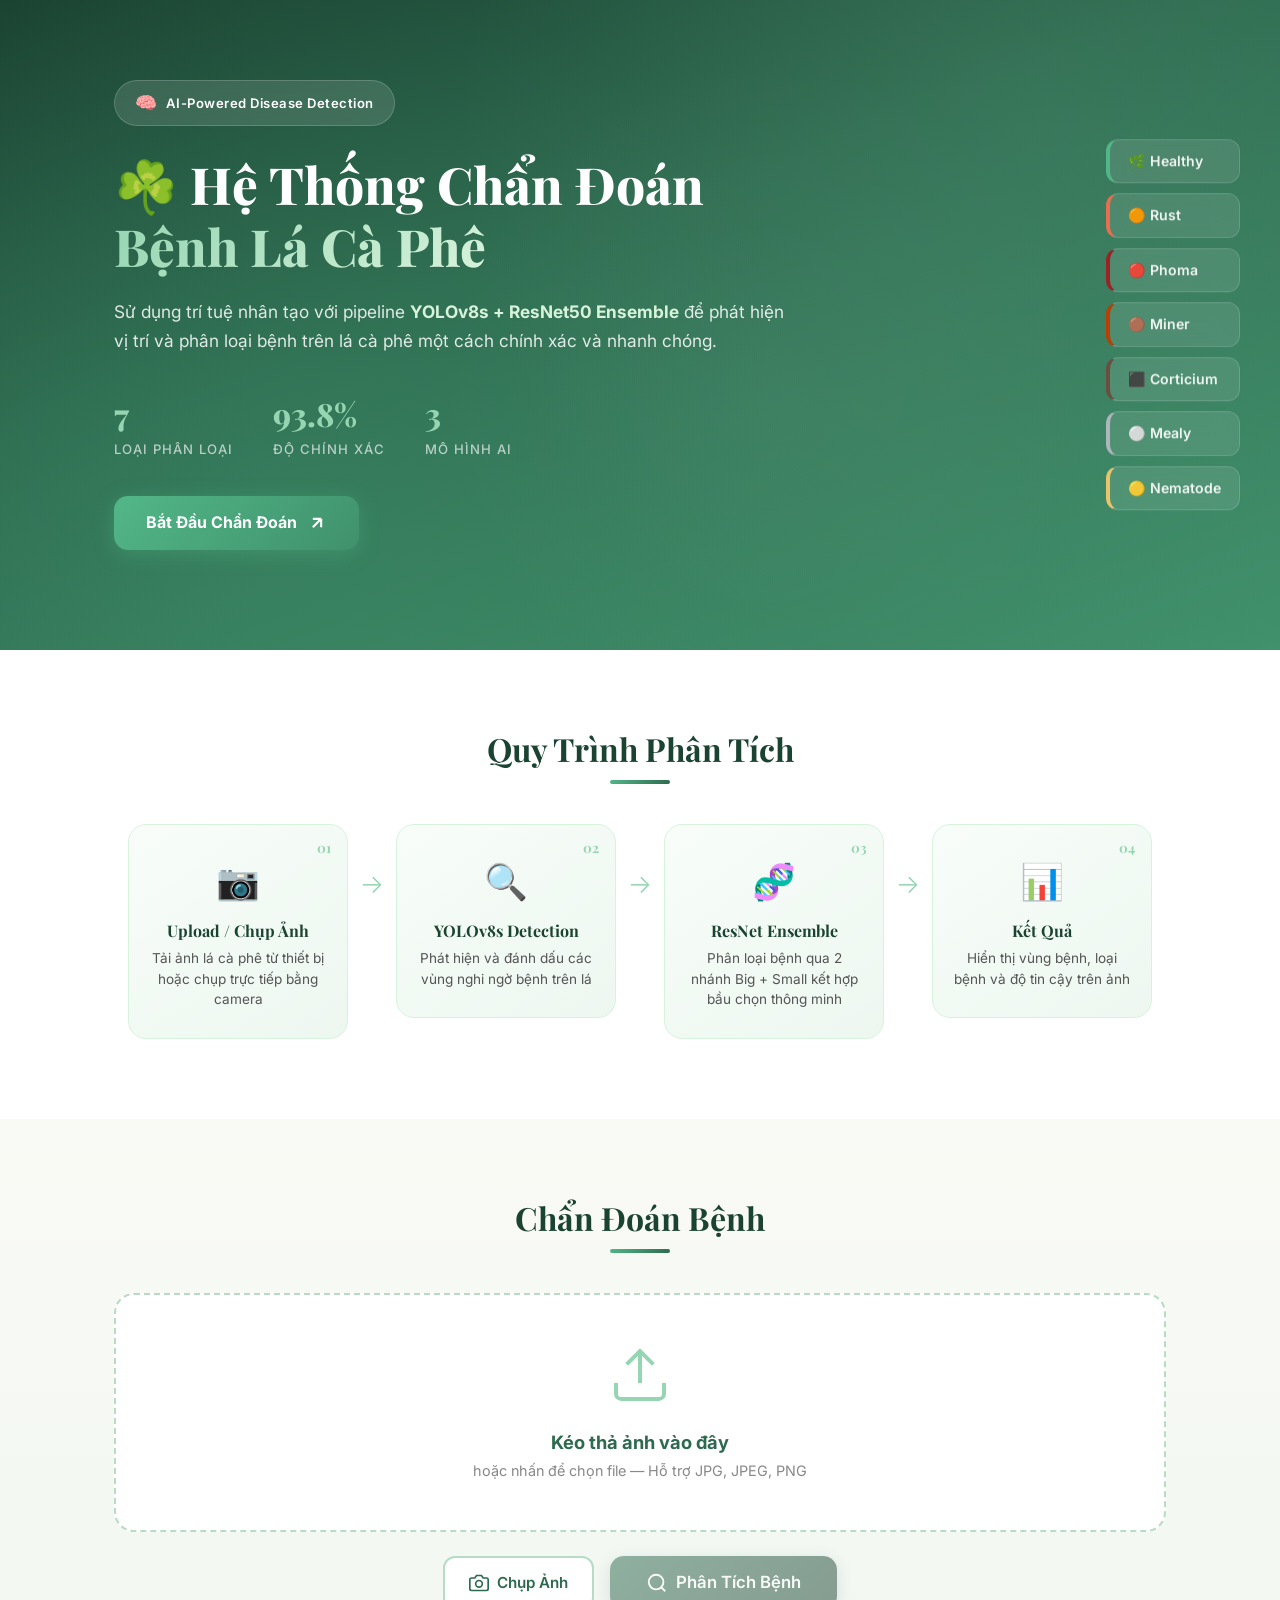
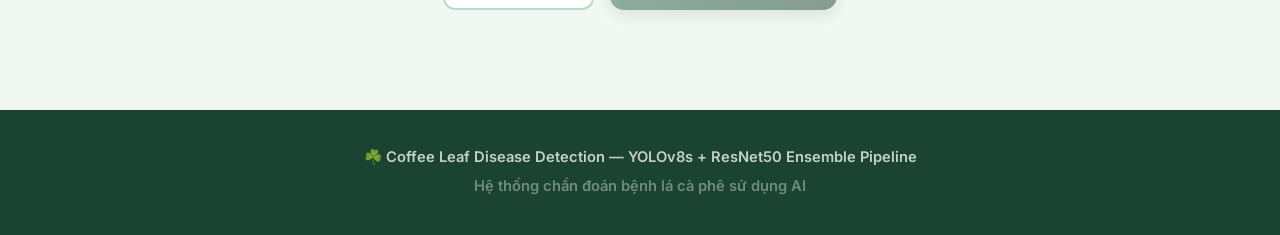
==== static/index.html @ 13b44b7d "first commit" ====
<!DOCTYPE html>
<html lang="vi">
<head>
    <meta charset="UTF-8">
    <meta name="viewport" content="width=device-width, initial-scale=1.0">
    <meta name="description" content="Hệ thống nhận diện bệnh lá cà phê sử dụng AI - YOLOv8s + ResNet Ensemble Pipeline. Phát hiện và phân loại 7 loại bệnh/trạng thái trên lá cà phê.">
    <title>☘️ Chẩn Đoán Bệnh Lá Cà Phê | AI Pipeline</title>

    <!-- Google Fonts -->
    <link rel="preconnect" href="https://fonts.googleapis.com">
    <link rel="preconnect" href="https://fonts.gstatic.com" crossorigin>
    <link href="https://fonts.googleapis.com/css2?family=Inter:wght@300;400;500;600;700;800&family=Playfair+Display:wght@600;700;800&display=swap" rel="stylesheet">

    <link rel="stylesheet" href="/static/style.css">
</head>
<body>

    <!-- ============================================================ -->
    <!-- HERO SECTION -->
    <!-- ============================================================ -->
    <header class="hero" id="hero">
        <div class="hero__bg-pattern"></div>
        <div class="container">
            <div class="hero__content">
                <div class="hero__badge">
                    <span class="hero__badge-icon">🧠</span>
                    <span>AI-Powered Disease Detection</span>
                </div>
                <h1 class="hero__title">
                    <span class="hero__title-icon">☘️</span>
                    Hệ Thống Chẩn Đoán<br>
                    <span class="hero__title-accent">Bệnh Lá Cà Phê</span>
                </h1>
                <p class="hero__desc">
                    Sử dụng trí tuệ nhân tạo với pipeline <strong>YOLOv8s + ResNet50 Ensemble</strong> 
                    để phát hiện vị trí và phân loại bệnh trên lá cà phê một cách chính xác và nhanh chóng.
                </p>
                <div class="hero__stats">
                    <div class="hero__stat">
                        <span class="hero__stat-value">7</span>
                        <span class="hero__stat-label">Loại phân loại</span>
                    </div>
                    <div class="hero__stat">
                        <span class="hero__stat-value">93.8%</span>
                        <span class="hero__stat-label">Độ chính xác</span>
                    </div>
                    <div class="hero__stat">
                        <span class="hero__stat-value">3</span>
                        <span class="hero__stat-label">Mô hình AI</span>
                    </div>
                </div>
                <a href="#diagnose" class="hero__cta" id="cta-button">
                    <span>Bắt Đầu Chẩn Đoán</span>
                    <svg width="20" height="20" viewBox="0 0 24 24" fill="none" stroke="currentColor" stroke-width="2.5">
                        <path d="M7 17L17 7M17 7H7M17 7V17"/>
                    </svg>
                </a>
            </div>
        </div>

        <!-- Disease cards floating -->
        <div class="hero__disease-cards">
            <div class="disease-chip" style="--chip-color: #52b788">🌿 Healthy</div>
            <div class="disease-chip" style="--chip-color: #e76f51">🟠 Rust</div>
            <div class="disease-chip" style="--chip-color: #9b2226">🔴 Phoma</div>
            <div class="disease-chip" style="--chip-color: #bb3e03">🟤 Miner</div>
            <div class="disease-chip" style="--chip-color: #6d4c41">⬛ Corticium</div>
            <div class="disease-chip" style="--chip-color: #adb5bd">⚪ Mealy</div>
            <div class="disease-chip" style="--chip-color: #e9c46a">🟡 Nematode</div>
        </div>
    </header>

    <!-- ============================================================ -->
    <!-- PIPELINE INFO SECTION -->
    <!-- ============================================================ -->
    <section class="pipeline-info" id="pipeline-info">
        <div class="container">
            <h2 class="section-title">Quy Trình Phân Tích</h2>
            <div class="pipeline-steps">
                <div class="pipeline-step">
                    <div class="pipeline-step__icon">📷</div>
                    <div class="pipeline-step__num">01</div>
                    <h3>Upload / Chụp Ảnh</h3>
                    <p>Tải ảnh lá cà phê từ thiết bị hoặc chụp trực tiếp bằng camera</p>
                </div>
                <div class="pipeline-step__arrow">→</div>
                <div class="pipeline-step">
                    <div class="pipeline-step__icon">🔍</div>
                    <div class="pipeline-step__num">02</div>
                    <h3>YOLOv8s Detection</h3>
                    <p>Phát hiện và đánh dấu các vùng nghi ngờ bệnh trên lá</p>
                </div>
                <div class="pipeline-step__arrow">→</div>
                <div class="pipeline-step">
                    <div class="pipeline-step__icon">🧬</div>
                    <div class="pipeline-step__num">03</div>
                    <h3>ResNet Ensemble</h3>
                    <p>Phân loại bệnh qua 2 nhánh Big + Small kết hợp bầu chọn thông minh</p>
                </div>
                <div class="pipeline-step__arrow">→</div>
                <div class="pipeline-step">
                    <div class="pipeline-step__icon">📊</div>
                    <div class="pipeline-step__num">04</div>
                    <h3>Kết Quả</h3>
                    <p>Hiển thị vùng bệnh, loại bệnh và độ tin cậy trên ảnh</p>
                </div>
            </div>
        </div>
    </section>

    <!-- ============================================================ -->
    <!-- DIAGNOSE SECTION -->
    <!-- ============================================================ -->
    <section class="diagnose" id="diagnose">
        <div class="container">
            <h2 class="section-title">Chẩn Đoán Bệnh</h2>

            <!-- Upload Area -->
            <div class="upload-area" id="upload-area">
                <div class="upload-area__content" id="upload-content">
                    <div class="upload-area__icon">
                        <svg width="64" height="64" viewBox="0 0 24 24" fill="none" stroke="currentColor" stroke-width="1.5">
                            <path d="M21 15v4a2 2 0 01-2 2H5a2 2 0 01-2-2v-4"/>
                            <polyline points="17 8 12 3 7 8"/>
                            <line x1="12" y1="3" x2="12" y2="15"/>
                        </svg>
                    </div>
                    <h3>Kéo thả ảnh vào đây</h3>
                    <p>hoặc nhấn để chọn file — Hỗ trợ JPG, JPEG, PNG</p>
                    <input type="file" id="file-input" accept="image/jpeg,image/jpg,image/png" hidden>
                </div>

                <!-- Preview -->
                <div class="upload-area__preview" id="upload-preview" style="display: none;">
                    <img id="preview-image" alt="Preview ảnh đã chọn">
                    <button class="btn btn--outline btn--sm" id="btn-clear" title="Xóa ảnh đã chọn">
                        ✕ Xóa
                    </button>
                </div>
            </div>

            <!-- Action Buttons -->
            <div class="action-buttons" id="action-buttons">
                <button class="btn btn--secondary" id="btn-camera" title="Chụp ảnh bằng camera">
                    <svg width="20" height="20" viewBox="0 0 24 24" fill="none" stroke="currentColor" stroke-width="2">
                        <path d="M23 19a2 2 0 01-2 2H3a2 2 0 01-2-2V8a2 2 0 012-2h4l2-3h6l2 3h4a2 2 0 012 2z"/>
                        <circle cx="12" cy="13" r="4"/>
                    </svg>
                    <span>Chụp Ảnh</span>
                </button>
                <button class="btn btn--primary btn--lg" id="btn-analyze" disabled title="Phân tích bệnh trên ảnh đã chọn">
                    <svg width="22" height="22" viewBox="0 0 24 24" fill="none" stroke="currentColor" stroke-width="2">
                        <circle cx="11" cy="11" r="8"/>
                        <path d="M21 21l-4.35-4.35"/>
                    </svg>
                    <span>Phân Tích Bệnh</span>
                </button>
            </div>

            <!-- Camera Modal -->
            <div class="camera-modal" id="camera-modal" style="display: none;">
                <div class="camera-modal__backdrop" id="camera-backdrop"></div>
                <div class="camera-modal__content">
                    <div class="camera-modal__header">
                        <h3>📷 Chụp Ảnh Lá Cà Phê</h3>
                        <button class="btn btn--icon" id="btn-camera-close" title="Đóng camera">✕</button>
                    </div>
                    <div class="camera-modal__body">
                        <video id="camera-video" autoplay playsinline></video>
                        <canvas id="camera-canvas" style="display: none;"></canvas>
                    </div>
                    <div class="camera-modal__actions">
                        <button class="btn btn--secondary" id="btn-switch-camera" title="Đổi camera trước/sau">
                            🔄 Đổi Camera
                        </button>
                        <button class="btn btn--primary btn--lg btn--capture" id="btn-capture" title="Chụp ảnh">
                            📸 Chụp
                        </button>
                    </div>
                </div>
            </div>

            <!-- Loading -->
            <div class="loading" id="loading" style="display: none;">
                <div class="loading__spinner">
                    <div class="loading__leaf">🍃</div>
                </div>
                <p class="loading__text">Đang phân tích ảnh...</p>
                <p class="loading__sub">YOLOv8s đang phát hiện vùng bệnh → ResNet đang phân loại</p>
            </div>

            <!-- Results -->
            <div class="results" id="results" style="display: none;">
                <!-- Main Result Card -->
                <div class="result-card" id="result-card">
                    <div class="result-card__header">
                        <span class="result-card__label">Kết Quả Chẩn Đoán</span>
                        <span class="result-card__badge" id="result-method"></span>
                    </div>
                    <div class="result-card__body">
                        <div class="result-card__disease" id="result-disease">
                            <span class="result-card__disease-icon" id="result-icon"></span>
                            <div>
                                <div class="result-card__disease-name" id="result-class"></div>
                                <div class="result-card__disease-vi" id="result-class-vi"></div>
                            </div>
                        </div>
                        <div class="result-card__confidence">
                            <div class="result-card__conf-label">Độ tin cậy</div>
                            <div class="result-card__conf-value" id="result-confidence"></div>
                            <div class="result-card__conf-bar">
                                <div class="result-card__conf-fill" id="result-conf-fill"></div>
                            </div>
                        </div>
                    </div>
                    <div class="result-card__desc" id="result-desc"></div>
                </div>

                <!-- Images Comparison -->
                <div class="result-images" id="result-images">
                    <div class="result-images__item">
                        <h4>📷 Ảnh Gốc</h4>
                        <img id="result-original" alt="Ảnh gốc">
                    </div>
                    <div class="result-images__item">
                        <h4>🔬 Kết Quả Phân Tích</h4>
                        <img id="result-annotated" alt="Ảnh đã phân tích với bounding boxes">
                    </div>
                </div>

                <!-- Detection Details -->
                <div class="detection-details" id="detection-details">
                    <h3 class="detection-details__title">
                        <span>📋 Chi Tiết Phát Hiện</span>
                        <span class="detection-details__count" id="detection-count"></span>
                    </h3>

                    <!-- Branches -->
                    <div class="branches">
                        <div class="branch" id="branch-big">
                            <div class="branch__header" data-toggle="branch-big-body">
                                <span class="branch__icon">🔵</span>
                                <span class="branch__name">Nhánh Big (Union BBox + Margin)</span>
                                <span class="branch__result" id="big-result"></span>
                                <span class="branch__toggle">▼</span>
                            </div>
                            <div class="branch__body" id="branch-big-body">
                                <p class="branch__desc">Cắt vùng tối ưu bao bọc toàn bộ cụm vết bệnh → ResNet Big</p>
                                <div class="branch__probs" id="big-probs"></div>
                            </div>
                        </div>
                        <div class="branch" id="branch-small">
                            <div class="branch__header" data-toggle="branch-small-body">
                                <span class="branch__icon">🟡</span>
                                <span class="branch__name">Nhánh Small (1:1 Box Merge & Voting)</span>
                                <span class="branch__result" id="small-result"></span>
                                <span class="branch__toggle">▼</span>
                            </div>
                            <div class="branch__body" id="branch-small-body">
                                <p class="branch__desc">Gộp box liền kề ≤15px & mở rộng vuông 1:1 → ResNet Small</p>
                                <div class="branch__probs" id="small-probs"></div>
                                <div class="branch__boxes" id="small-boxes"></div>
                            </div>
                        </div>
                    </div>
                </div>

                <!-- Analyze Again -->
                <div class="analyze-again">
                    <button class="btn btn--primary btn--lg" id="btn-new" title="Phân tích ảnh mới">
                        🔄 Phân Tích Ảnh Mới
                    </button>
                </div>
            </div>
        </div>
    </section>

    <!-- ============================================================ -->
    <!-- FOOTER -->
    <!-- ============================================================ -->
    <footer class="footer">
        <div class="container">
            <p>☘️ Coffee Leaf Disease Detection — YOLOv8s + ResNet50 Ensemble Pipeline</p>
            <p class="footer__sub">Hệ thống chẩn đoán bệnh lá cà phê sử dụng AI</p>
        </div>
    </footer>

    <script src="/static/app.js"></script>
</body>
</html>
---- static/style.css ----
/* =============================================================================
   COFFEE LEAF DISEASE DETECTION — GREEN NATURE THEME
   =============================================================================
   Color Palette:
   - Primary Dark:   #1b4332 (Deep Forest Green)
   - Primary:        #2d6a4f (Forest Green)
   - Primary Light:  #52b788 (Emerald)
   - Accent:         #95d5b2 (Mint)
   - Accent Light:   #d8f3dc (Honeydew)
   - Warm:           #6f4e37 (Coffee Brown)
   - Warm Light:     #f5f1e8 (Cream)
   - Background:     #fafaf5 (Off-white warm)
   ============================================================================= */

/* ---- RESET & BASE ---- */
*, *::before, *::after {
    margin: 0;
    padding: 0;
    box-sizing: border-box;
}

html {
    scroll-behavior: smooth;
    font-size: 16px;
}

body {
    font-family: 'Inter', -apple-system, BlinkMacSystemFont, 'Segoe UI', sans-serif;
    background-color: #fafaf5;
    color: #2d3436;
    line-height: 1.6;
    -webkit-font-smoothing: antialiased;
    -moz-osx-font-smoothing: grayscale;
}

.container {
    max-width: 1100px;
    margin: 0 auto;
    padding: 0 24px;
}

img {
    max-width: 100%;
    height: auto;
    display: block;
}

/* ---- TYPOGRAPHY ---- */
h1, h2, h3 {
    font-family: 'Playfair Display', 'Georgia', serif;
    line-height: 1.2;
}

.section-title {
    text-align: center;
    font-size: 2rem;
    font-weight: 700;
    color: #1b4332;
    margin-bottom: 2.5rem;
    position: relative;
}

.section-title::after {
    content: '';
    display: block;
    width: 60px;
    height: 4px;
    background: linear-gradient(135deg, #52b788, #2d6a4f);
    border-radius: 2px;
    margin: 12px auto 0;
}

/* ========================================================================== */
/* HERO                                                                       */
/* ========================================================================== */
.hero {
    position: relative;
    background: linear-gradient(160deg, #1b4332 0%, #2d6a4f 40%, #40916c 100%);
    color: #fff;
    padding: 80px 0 100px;
    overflow: hidden;
    min-height: 520px;
}

.hero__bg-pattern {
    position: absolute;
    inset: 0;
    background-image:
        radial-gradient(circle at 20% 80%, rgba(82, 183, 136, 0.15) 0%, transparent 50%),
        radial-gradient(circle at 80% 20%, rgba(149, 213, 178, 0.10) 0%, transparent 50%),
        radial-gradient(circle at 60% 60%, rgba(255,255,255,0.03) 0%, transparent 40%);
    pointer-events: none;
}

.hero__content {
    position: relative;
    z-index: 2;
    max-width: 680px;
}

.hero__badge {
    display: inline-flex;
    align-items: center;
    gap: 8px;
    background: rgba(255,255,255,0.12);
    backdrop-filter: blur(10px);
    -webkit-backdrop-filter: blur(10px);
    border: 1px solid rgba(255,255,255,0.18);
    border-radius: 40px;
    padding: 8px 20px;
    font-size: 0.82rem;
    font-weight: 600;
    letter-spacing: 0.5px;
    margin-bottom: 28px;
    animation: fadeInUp 0.8s ease-out;
}

.hero__badge-icon {
    font-size: 1.1rem;
}

.hero__title {
    font-size: clamp(2.2rem, 5vw, 3.2rem);
    font-weight: 800;
    margin-bottom: 20px;
    animation: fadeInUp 0.8s ease-out 0.1s both;
}

.hero__title-icon {
    display: inline-block;
    animation: leafFloat 3s ease-in-out infinite;
}

.hero__title-accent {
    background: linear-gradient(135deg, #95d5b2, #d8f3dc);
    -webkit-background-clip: text;
    -webkit-text-fill-color: transparent;
    background-clip: text;
}

.hero__desc {
    font-size: 1.08rem;
    color: rgba(255,255,255,0.85);
    line-height: 1.7;
    margin-bottom: 32px;
    animation: fadeInUp 0.8s ease-out 0.2s both;
}

.hero__desc strong {
    color: #d8f3dc;
}

.hero__stats {
    display: flex;
    gap: 40px;
    margin-bottom: 36px;
    animation: fadeInUp 0.8s ease-out 0.3s both;
}

.hero__stat {
    display: flex;
    flex-direction: column;
}

.hero__stat-value {
    font-family: 'Playfair Display', serif;
    font-size: 2rem;
    font-weight: 800;
    color: #95d5b2;
}

.hero__stat-label {
    font-size: 0.82rem;
    color: rgba(255,255,255,0.65);
    text-transform: uppercase;
    letter-spacing: 1px;
    font-weight: 500;
}

.hero__cta {
    display: inline-flex;
    align-items: center;
    gap: 10px;
    background: linear-gradient(135deg, #52b788, #40916c);
    color: #fff;
    text-decoration: none;
    padding: 14px 32px;
    border-radius: 14px;
    font-size: 1rem;
    font-weight: 700;
    transition: all 0.3s cubic-bezier(0.4, 0, 0.2, 1);
    box-shadow: 0 4px 20px rgba(82, 183, 136, 0.35);
    animation: fadeInUp 0.8s ease-out 0.4s both;
}

.hero__cta:hover {
    transform: translateY(-3px);
    box-shadow: 0 8px 30px rgba(82, 183, 136, 0.5);
    background: linear-gradient(135deg, #40916c, #2d6a4f);
}

/* Disease chips */
.hero__disease-cards {
    position: absolute;
    right: 40px;
    top: 50%;
    transform: translateY(-50%);
    display: flex;
    flex-direction: column;
    gap: 10px;
    z-index: 2;
    animation: fadeInRight 1s ease-out 0.5s both;
}

.disease-chip {
    background: rgba(255,255,255,0.10);
    backdrop-filter: blur(12px);
    -webkit-backdrop-filter: blur(12px);
    border: 1px solid rgba(255,255,255,0.15);
    border-left: 4px solid var(--chip-color, #52b788);
    border-radius: 12px;
    padding: 10px 18px;
    font-size: 0.88rem;
    font-weight: 600;
    color: rgba(255,255,255,0.92);
    transition: all 0.3s ease;
    cursor: default;
}

.disease-chip:hover {
    background: rgba(255,255,255,0.18);
    transform: translateX(-6px);
}

/* ========================================================================== */
/* PIPELINE INFO                                                              */
/* ========================================================================== */
.pipeline-info {
    padding: 80px 0;
    background: #fff;
}

.pipeline-steps {
    display: flex;
    align-items: flex-start;
    justify-content: center;
    gap: 12px;
    flex-wrap: wrap;
}

.pipeline-step {
    flex: 0 1 220px;
    background: linear-gradient(145deg, #f8fdf9, #edf7f0);
    border: 1px solid #d8f3dc;
    border-radius: 18px;
    padding: 28px 20px;
    text-align: center;
    position: relative;
    transition: all 0.35s ease;
}

.pipeline-step:hover {
    transform: translateY(-6px);
    box-shadow: 0 12px 35px rgba(45, 106, 79, 0.12);
    border-color: #95d5b2;
}

.pipeline-step__icon {
    font-size: 2.2rem;
    margin-bottom: 12px;
}

.pipeline-step__num {
    position: absolute;
    top: 12px;
    right: 16px;
    font-family: 'Playfair Display', serif;
    font-size: 0.85rem;
    font-weight: 700;
    color: #95d5b2;
}

.pipeline-step h3 {
    font-size: 1rem;
    font-weight: 700;
    color: #1b4332;
    margin-bottom: 8px;
}

.pipeline-step p {
    font-size: 0.85rem;
    color: #555;
    line-height: 1.5;
}

.pipeline-step__arrow {
    display: flex;
    align-items: center;
    font-size: 1.6rem;
    color: #95d5b2;
    font-weight: 300;
    padding-top: 40px;
}

/* ========================================================================== */
/* DIAGNOSE SECTION                                                           */
/* ========================================================================== */
.diagnose {
    padding: 80px 0 100px;
    background: linear-gradient(180deg, #fafaf5 0%, #f0f7f2 100%);
}

/* ---- Upload Area ---- */
.upload-area {
    background: #fff;
    border: 2px dashed #b7dbc4;
    border-radius: 20px;
    padding: 48px 32px;
    text-align: center;
    cursor: pointer;
    transition: all 0.3s ease;
    position: relative;
    overflow: hidden;
    min-height: 220px;
    display: flex;
    align-items: center;
    justify-content: center;
}

.upload-area:hover,
.upload-area.drag-over {
    border-color: #52b788;
    background: #f6fdf8;
    box-shadow: 0 0 0 4px rgba(82, 183, 136, 0.1);
}

.upload-area.drag-over {
    border-style: solid;
    background: #edf7f0;
}

.upload-area__icon {
    color: #95d5b2;
    margin-bottom: 16px;
}

.upload-area__content h3 {
    font-family: 'Inter', sans-serif;
    font-size: 1.15rem;
    font-weight: 700;
    color: #2d6a4f;
    margin-bottom: 6px;
}

.upload-area__content p {
    font-size: 0.9rem;
    color: #888;
}

/* Preview inside upload area */
.upload-area__preview {
    position: relative;
    width: 100%;
    max-width: 500px;
}

.upload-area__preview img {
    width: 100%;
    border-radius: 12px;
    box-shadow: 0 4px 20px rgba(0,0,0,0.08);
}

.upload-area__preview .btn {
    position: absolute;
    top: 12px;
    right: 12px;
}

/* ---- Action Buttons ---- */
.action-buttons {
    display: flex;
    justify-content: center;
    gap: 16px;
    margin-top: 24px;
    flex-wrap: wrap;
}

/* ---- Buttons ---- */
.btn {
    display: inline-flex;
    align-items: center;
    gap: 8px;
    border: none;
    border-radius: 12px;
    padding: 12px 24px;
    font-size: 0.95rem;
    font-weight: 600;
    font-family: 'Inter', sans-serif;
    cursor: pointer;
    transition: all 0.3s cubic-bezier(0.4, 0, 0.2, 1);
    text-decoration: none;
    line-height: 1;
}

.btn--primary {
    background: linear-gradient(135deg, #2d6a4f, #1b4332);
    color: #fff;
    box-shadow: 0 4px 16px rgba(27, 67, 50, 0.25);
}

.btn--primary:hover:not(:disabled) {
    transform: translateY(-2px);
    box-shadow: 0 8px 28px rgba(27, 67, 50, 0.35);
}

.btn--primary:disabled {
    opacity: 0.5;
    cursor: not-allowed;
    transform: none;
}

.btn--secondary {
    background: #fff;
    color: #2d6a4f;
    border: 2px solid #b7dbc4;
}

.btn--secondary:hover {
    background: #edf7f0;
    border-color: #52b788;
}

.btn--outline {
    background: rgba(255,255,255,0.9);
    backdrop-filter: blur(8px);
    color: #d63031;
    border: 1px solid rgba(214, 48, 49, 0.3);
    font-size: 0.82rem;
    padding: 8px 14px;
    border-radius: 8px;
}

.btn--outline:hover {
    background: #fee;
    border-color: #d63031;
}

.btn--lg {
    padding: 16px 36px;
    font-size: 1.05rem;
    border-radius: 14px;
}

.btn--sm {
    padding: 8px 16px;
    font-size: 0.82rem;
}

.btn--icon {
    background: rgba(255,255,255,0.1);
    color: #fff;
    border: 1px solid rgba(255,255,255,0.2);
    width: 40px;
    height: 40px;
    padding: 0;
    justify-content: center;
    border-radius: 10px;
    font-size: 1.1rem;
}

.btn--icon:hover {
    background: rgba(255,255,255,0.25);
}

/* ---- Camera Modal ---- */
.camera-modal {
    position: fixed;
    inset: 0;
    z-index: 1000;
    display: flex;
    align-items: center;
    justify-content: center;
}

.camera-modal__backdrop {
    position: absolute;
    inset: 0;
    background: rgba(0,0,0,0.7);
    backdrop-filter: blur(6px);
}

.camera-modal__content {
    position: relative;
    background: #1b4332;
    border-radius: 24px;
    overflow: hidden;
    width: 90%;
    max-width: 640px;
    box-shadow: 0 24px 64px rgba(0,0,0,0.4);
    animation: scaleIn 0.3s ease-out;
}

.camera-modal__header {
    display: flex;
    justify-content: space-between;
    align-items: center;
    padding: 16px 20px;
    background: rgba(0,0,0,0.2);
    color: #fff;
}

.camera-modal__header h3 {
    font-family: 'Inter', sans-serif;
    font-size: 1rem;
    font-weight: 700;
}

.camera-modal__body {
    position: relative;
    background: #000;
}

.camera-modal__body video {
    width: 100%;
    display: block;
    max-height: 60vh;
    object-fit: cover;
}

.camera-modal__actions {
    display: flex;
    justify-content: center;
    gap: 16px;
    padding: 20px;
    background: rgba(0,0,0,0.2);
}

.btn--capture {
    border-radius: 50px !important;
    padding: 16px 40px !important;
    font-size: 1.1rem !important;
    background: linear-gradient(135deg, #52b788, #40916c) !important;
    box-shadow: 0 4px 20px rgba(82, 183, 136, 0.4) !important;
}

/* ---- Loading ---- */
.loading {
    text-align: center;
    padding: 60px 20px;
}

.loading__spinner {
    display: flex;
    justify-content: center;
    margin-bottom: 20px;
}

.loading__leaf {
    font-size: 3rem;
    animation: spin 1.2s linear infinite;
}

.loading__text {
    font-size: 1.15rem;
    font-weight: 700;
    color: #2d6a4f;
    margin-bottom: 6px;
}

.loading__sub {
    font-size: 0.88rem;
    color: #888;
}

/* ========================================================================== */
/* RESULTS                                                                    */
/* ========================================================================== */
.results {
    margin-top: 40px;
    animation: fadeInUp 0.6s ease-out;
}

/* Main Result Card */
.result-card {
    background: #fff;
    border-radius: 20px;
    overflow: hidden;
    box-shadow: 0 8px 40px rgba(27, 67, 50, 0.10);
    border: 1px solid #d8f3dc;
    margin-bottom: 32px;
}

.result-card__header {
    display: flex;
    justify-content: space-between;
    align-items: center;
    padding: 16px 24px;
    background: linear-gradient(135deg, #1b4332, #2d6a4f);
    color: #fff;
}

.result-card__label {
    font-weight: 700;
    font-size: 0.95rem;
    letter-spacing: 0.5px;
}

.result-card__badge {
    background: rgba(255,255,255,0.15);
    border: 1px solid rgba(255,255,255,0.25);
    border-radius: 20px;
    padding: 4px 14px;
    font-size: 0.75rem;
    font-weight: 600;
    max-width: 300px;
    overflow: hidden;
    text-overflow: ellipsis;
    white-space: nowrap;
}

.result-card__body {
    display: flex;
    align-items: center;
    justify-content: space-between;
    padding: 28px 24px;
    gap: 24px;
    flex-wrap: wrap;
}

.result-card__disease {
    display: flex;
    align-items: center;
    gap: 16px;
}

.result-card__disease-icon {
    font-size: 3rem;
}

.result-card__disease-name {
    font-family: 'Playfair Display', serif;
    font-size: 2rem;
    font-weight: 800;
    color: #1b4332;
}

.result-card__disease-vi {
    font-size: 1rem;
    color: #666;
    font-weight: 500;
}

.result-card__confidence {
    text-align: right;
    min-width: 180px;
}

.result-card__conf-label {
    font-size: 0.82rem;
    color: #999;
    text-transform: uppercase;
    letter-spacing: 1px;
    font-weight: 600;
    margin-bottom: 4px;
}

.result-card__conf-value {
    font-family: 'Playfair Display', serif;
    font-size: 2.5rem;
    font-weight: 800;
    color: #2d6a4f;
}

.result-card__conf-bar {
    width: 100%;
    height: 8px;
    background: #e8f5e9;
    border-radius: 4px;
    overflow: hidden;
    margin-top: 8px;
}

.result-card__conf-fill {
    height: 100%;
    background: linear-gradient(90deg, #52b788, #2d6a4f);
    border-radius: 4px;
    transition: width 0.8s cubic-bezier(0.4, 0, 0.2, 1);
}

.result-card__desc {
    padding: 16px 24px 24px;
    font-size: 0.95rem;
    color: #555;
    line-height: 1.6;
    border-top: 1px solid #eee;
}

/* Images */
.result-images {
    display: grid;
    grid-template-columns: 1fr 1fr;
    gap: 24px;
    margin-bottom: 32px;
}

.result-images__item {
    background: #fff;
    border-radius: 16px;
    overflow: hidden;
    box-shadow: 0 4px 20px rgba(0,0,0,0.06);
    border: 1px solid #e8f5e9;
}

.result-images__item h4 {
    font-family: 'Inter', sans-serif;
    font-size: 0.92rem;
    font-weight: 700;
    color: #2d6a4f;
    padding: 14px 18px;
    background: #f6fdf8;
    border-bottom: 1px solid #e8f5e9;
}

.result-images__item img {
    width: 100%;
    display: block;
}

/* Detection Details */
.detection-details {
    background: #fff;
    border-radius: 20px;
    overflow: hidden;
    box-shadow: 0 4px 20px rgba(0,0,0,0.06);
    border: 1px solid #e8f5e9;
    margin-bottom: 32px;
}

.detection-details__title {
    display: flex;
    justify-content: space-between;
    align-items: center;
    padding: 18px 24px;
    background: #f6fdf8;
    border-bottom: 1px solid #e8f5e9;
    font-family: 'Inter', sans-serif;
    font-size: 1rem;
    font-weight: 700;
    color: #1b4332;
}

.detection-details__count {
    background: #2d6a4f;
    color: #fff;
    border-radius: 20px;
    padding: 4px 14px;
    font-size: 0.82rem;
    font-weight: 700;
}

/* Branches */
.branches {
    padding: 16px 24px 24px;
    display: flex;
    flex-direction: column;
    gap: 16px;
}

.branch {
    border: 1px solid #e8f5e9;
    border-radius: 14px;
    overflow: hidden;
}

.branch__header {
    display: flex;
    align-items: center;
    gap: 10px;
    padding: 14px 18px;
    background: #f9fdf9;
    cursor: pointer;
    transition: background 0.2s;
    user-select: none;
}

.branch__header:hover {
    background: #edf7f0;
}

.branch__icon {
    font-size: 1.2rem;
}

.branch__name {
    font-size: 0.88rem;
    font-weight: 700;
    color: #333;
    flex: 1;
}

.branch__result {
    font-size: 0.85rem;
    font-weight: 700;
    color: #2d6a4f;
}

.branch__toggle {
    font-size: 0.75rem;
    color: #999;
    transition: transform 0.3s;
}

.branch__body {
    padding: 16px 18px;
    border-top: 1px solid #e8f5e9;
    display: none;
}

.branch__body.open {
    display: block;
    animation: fadeInUp 0.3s ease-out;
}

.branch__desc {
    font-size: 0.85rem;
    color: #888;
    margin-bottom: 14px;
}

.branch__probs {
    display: flex;
    flex-direction: column;
    gap: 8px;
}

.prob-row {
    display: flex;
    align-items: center;
    gap: 10px;
}

.prob-row__name {
    font-size: 0.82rem;
    font-weight: 600;
    color: #444;
    width: 100px;
    text-align: right;
}

.prob-row__bar {
    flex: 1;
    height: 10px;
    background: #f0f0f0;
    border-radius: 5px;
    overflow: hidden;
}

.prob-row__fill {
    height: 100%;
    border-radius: 5px;
    transition: width 0.6s ease;
}

.prob-row__val {
    font-size: 0.78rem;
    font-weight: 700;
    color: #555;
    width: 55px;
}

.prob-row.is-top .prob-row__name {
    color: #1b4332;
}

.prob-row.is-top .prob-row__fill {
    background: linear-gradient(90deg, #52b788, #2d6a4f);
}

.prob-row:not(.is-top) .prob-row__fill {
    background: #c8e6c9;
}

.branch__boxes {
    margin-top: 16px;
    padding-top: 14px;
    border-top: 1px solid #eee;
}

.box-pred {
    display: flex;
    align-items: center;
    gap: 12px;
    padding: 8px 0;
    font-size: 0.85rem;
    color: #555;
    border-bottom: 1px solid #f5f5f5;
}

.box-pred:last-child {
    border-bottom: none;
}

.box-pred__label {
    font-weight: 700;
    color: #2d6a4f;
}

/* Analyze Again */
.analyze-again {
    text-align: center;
    margin-top: 16px;
}

/* ========================================================================== */
/* FOOTER                                                                     */
/* ========================================================================== */
.footer {
    background: #1b4332;
    color: rgba(255,255,255,0.75);
    text-align: center;
    padding: 36px 20px;
}

.footer p {
    font-size: 0.92rem;
    font-weight: 600;
}

.footer__sub {
    font-size: 0.8rem;
    opacity: 0.5;
    margin-top: 6px;
}

/* ========================================================================== */
/* ANIMATIONS                                                                 */
/* ========================================================================== */
@keyframes fadeInUp {
    from {
        opacity: 0;
        transform: translateY(20px);
    }
    to {
        opacity: 1;
        transform: translateY(0);
    }
}

@keyframes fadeInRight {
    from {
        opacity: 0;
        transform: translate(30px, -50%);
    }
    to {
        opacity: 1;
        transform: translate(0, -50%);
    }
}

@keyframes leafFloat {
    0%, 100% { transform: translateY(0) rotate(0deg); }
    50% { transform: translateY(-8px) rotate(5deg); }
}

@keyframes spin {
    from { transform: rotate(0deg); }
    to { transform: rotate(360deg); }
}

@keyframes scaleIn {
    from {
        opacity: 0;
        transform: scale(0.92);
    }
    to {
        opacity: 1;
        transform: scale(1);
    }
}

/* ========================================================================== */
/* RESPONSIVE                                                                 */
/* ========================================================================== */
@media (max-width: 900px) {
    .hero__disease-cards {
        position: static;
        transform: none;
        flex-direction: row;
        flex-wrap: wrap;
        justify-content: center;
        margin-top: 32px;
        animation: fadeInUp 0.8s ease-out 0.5s both;
    }

    .disease-chip:hover {
        transform: translateY(-3px);
    }

    .pipeline-steps {
        flex-direction: column;
        align-items: center;
    }

    .pipeline-step__arrow {
        transform: rotate(90deg);
        padding-top: 0;
    }

    .result-images {
        grid-template-columns: 1fr;
    }

    .result-card__body {
        flex-direction: column;
        align-items: flex-start;
    }

    .result-card__confidence {
        text-align: left;
    }
}

@media (max-width: 600px) {
    .hero {
        padding: 50px 0 60px;
    }

    .hero__stats {
        gap: 24px;
    }

    .hero__stat-value {
        font-size: 1.5rem;
    }

    .upload-area {
        padding: 32px 20px;
    }

    .action-buttons {
        flex-direction: column;
        align-items: stretch;
    }

    .btn--lg {
        justify-content: center;
    }

    .result-card__disease-name {
        font-size: 1.5rem;
    }

    .result-card__conf-value {
        font-size: 2rem;
    }

    .branch__name {
        font-size: 0.8rem;
    }
}
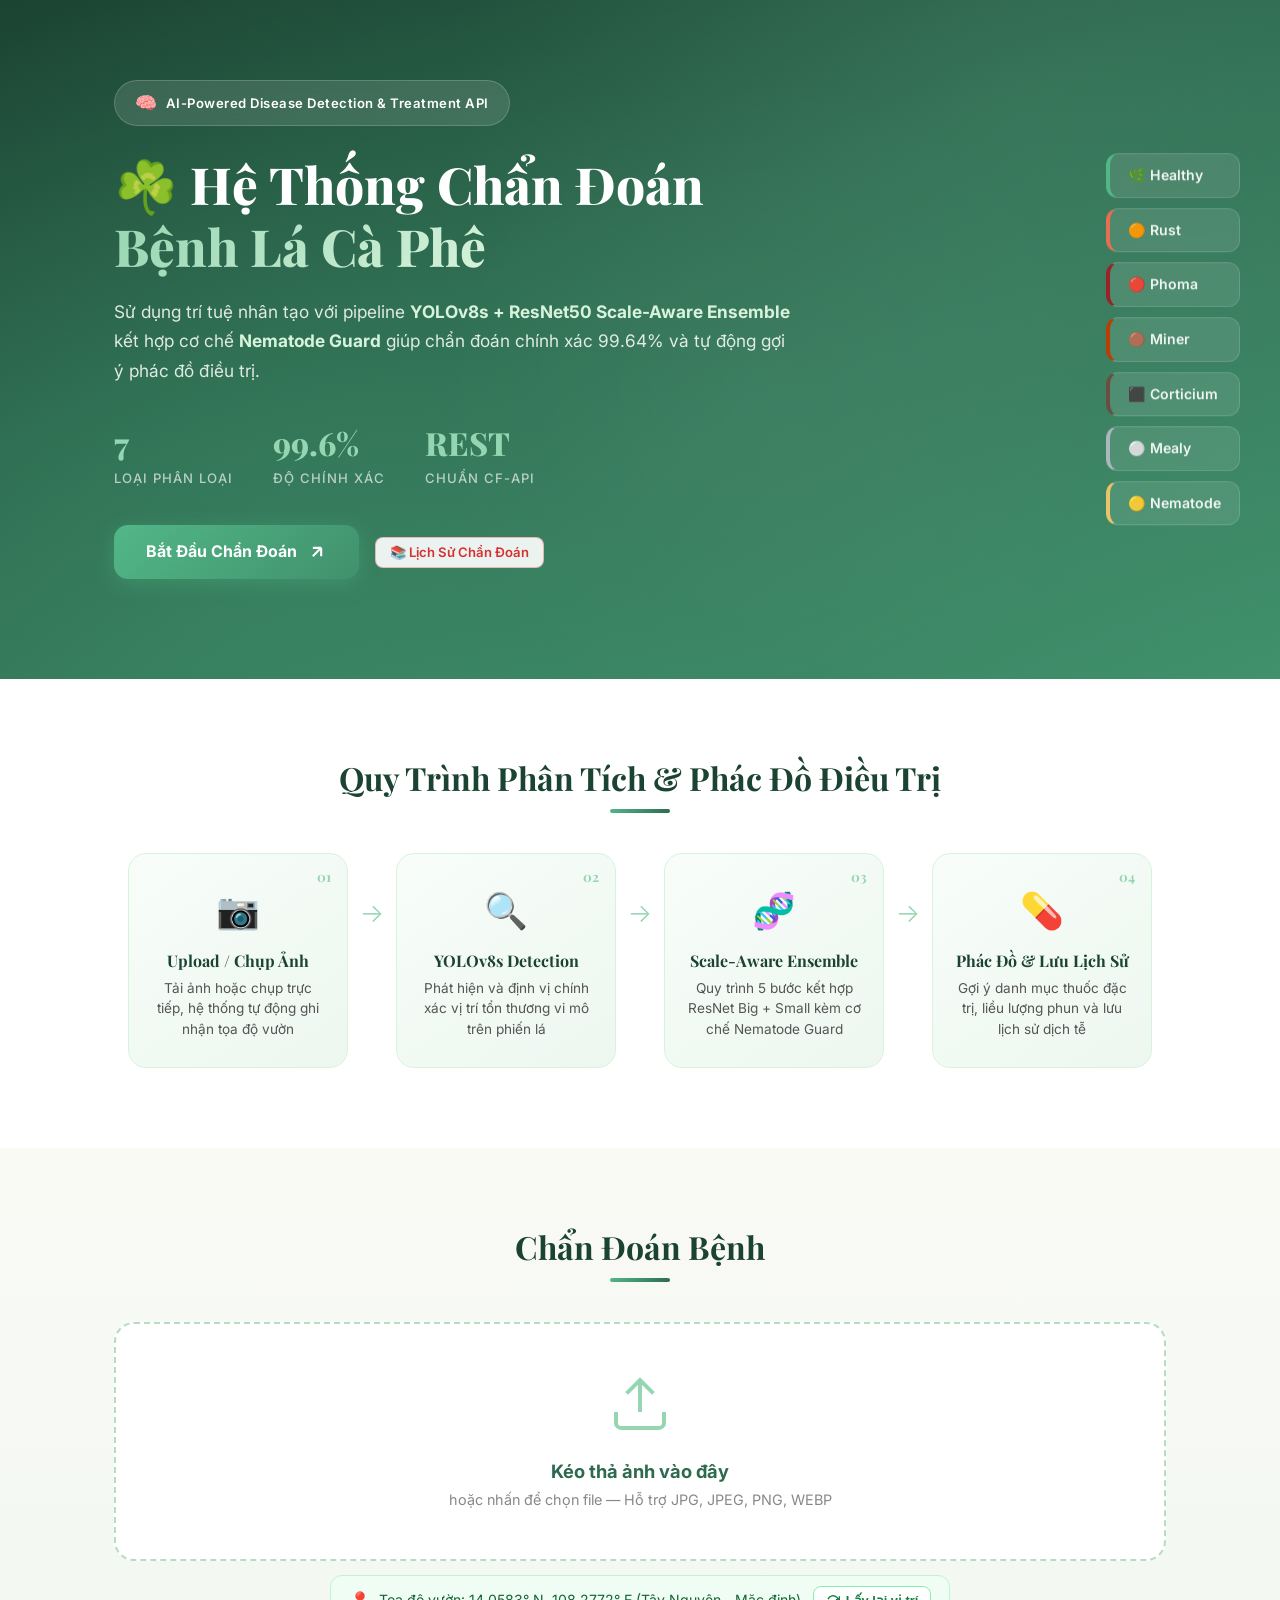
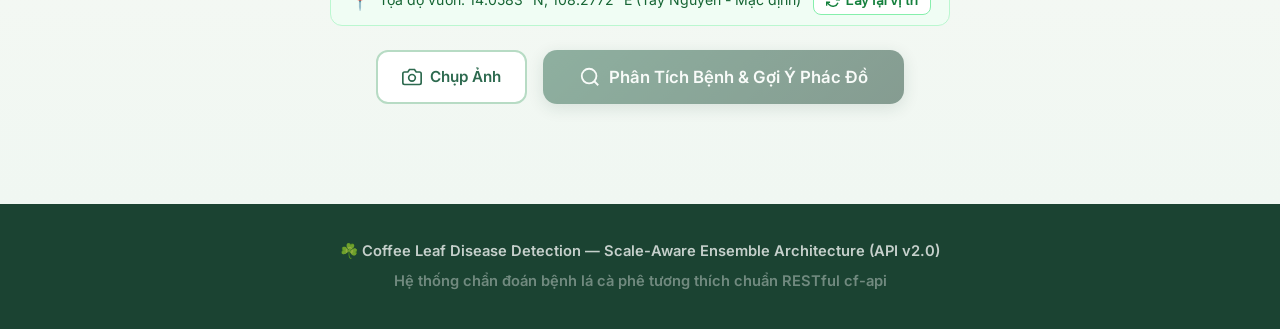
==== commit 2e71dba8: "fix pipeline" ====
--- a/static/index.html
+++ b/static/index.html
@@ -3,8 +3,8 @@
 <head>
     <meta charset="UTF-8">
     <meta name="viewport" content="width=device-width, initial-scale=1.0">
-    <meta name="description" content="Hệ thống nhận diện bệnh lá cà phê sử dụng AI - YOLOv8s + ResNet Ensemble Pipeline. Phát hiện và phân loại 7 loại bệnh/trạng thái trên lá cà phê.">
-    <title>☘️ Chẩn Đoán Bệnh Lá Cà Phê | AI Pipeline</title>
+    <meta name="description" content="Hệ thống nhận diện bệnh lá cà phê sử dụng AI - YOLOv8s + ResNet Ensemble Pipeline. Phát hiện và phân loại 7 loại bệnh/trạng thái trên lá cà phê chuẩn cf-api.">
+    <title>☘️ Chẩn Đoán Bệnh Lá Cà Phê | AI Pipeline & API</title>
 
     <!-- Google Fonts -->
     <link rel="preconnect" href="https://fonts.googleapis.com">
@@ -24,7 +24,7 @@
             <div class="hero__content">
                 <div class="hero__badge">
                     <span class="hero__badge-icon">🧠</span>
-                    <span>AI-Powered Disease Detection</span>
+                    <span>AI-Powered Disease Detection & Treatment API</span>
                 </div>
                 <h1 class="hero__title">
                     <span class="hero__title-icon">☘️</span>
@@ -32,8 +32,8 @@
                     <span class="hero__title-accent">Bệnh Lá Cà Phê</span>
                 </h1>
                 <p class="hero__desc">
-                    Sử dụng trí tuệ nhân tạo với pipeline <strong>YOLOv8s + ResNet50 Ensemble</strong> 
-                    để phát hiện vị trí và phân loại bệnh trên lá cà phê một cách chính xác và nhanh chóng.
+                    Sử dụng trí tuệ nhân tạo với pipeline <strong>YOLOv8s + ResNet50 Scale-Aware Ensemble</strong> 
+                    kết hợp cơ chế <strong>Nematode Guard</strong> giúp chẩn đoán chính xác 99.64% và tự động gợi ý phác đồ điều trị.
                 </p>
                 <div class="hero__stats">
                     <div class="hero__stat">
@@ -41,20 +41,25 @@
                         <span class="hero__stat-label">Loại phân loại</span>
                     </div>
                     <div class="hero__stat">
-                        <span class="hero__stat-value">93.8%</span>
+                        <span class="hero__stat-value">99.6%</span>
                         <span class="hero__stat-label">Độ chính xác</span>
                     </div>
                     <div class="hero__stat">
-                        <span class="hero__stat-value">3</span>
-                        <span class="hero__stat-label">Mô hình AI</span>
-                    </div>
-                </div>
-                <a href="#diagnose" class="hero__cta" id="cta-button">
-                    <span>Bắt Đầu Chẩn Đoán</span>
-                    <svg width="20" height="20" viewBox="0 0 24 24" fill="none" stroke="currentColor" stroke-width="2.5">
-                        <path d="M7 17L17 7M17 7H7M17 7V17"/>
-                    </svg>
-                </a>
+                        <span class="hero__stat-value">REST</span>
+                        <span class="hero__stat-label">Chuẩn cf-api</span>
+                    </div>
+                </div>
+                <div class="hero__actions">
+                    <a href="#diagnose" class="hero__cta" id="cta-button">
+                        <span>Bắt Đầu Chẩn Đoán</span>
+                        <svg width="20" height="20" viewBox="0 0 24 24" fill="none" stroke="currentColor" stroke-width="2.5">
+                            <path d="M7 17L17 7M17 7H7M17 7V17"/>
+                        </svg>
+                    </a>
+                    <button class="btn btn--outline" id="btn-view-history-hero">
+                        <span>📚 Lịch Sử Chẩn Đoán</span>
+                    </button>
+                </div>
             </div>
         </div>
 
@@ -75,34 +80,34 @@
     <!-- ============================================================ -->
     <section class="pipeline-info" id="pipeline-info">
         <div class="container">
-            <h2 class="section-title">Quy Trình Phân Tích</h2>
+            <h2 class="section-title">Quy Trình Phân Tích & Phác Đồ Điều Trị</h2>
             <div class="pipeline-steps">
                 <div class="pipeline-step">
                     <div class="pipeline-step__icon">📷</div>
                     <div class="pipeline-step__num">01</div>
                     <h3>Upload / Chụp Ảnh</h3>
-                    <p>Tải ảnh lá cà phê từ thiết bị hoặc chụp trực tiếp bằng camera</p>
+                    <p>Tải ảnh hoặc chụp trực tiếp, hệ thống tự động ghi nhận tọa độ vườn</p>
                 </div>
                 <div class="pipeline-step__arrow">→</div>
                 <div class="pipeline-step">
                     <div class="pipeline-step__icon">🔍</div>
                     <div class="pipeline-step__num">02</div>
                     <h3>YOLOv8s Detection</h3>
-                    <p>Phát hiện và đánh dấu các vùng nghi ngờ bệnh trên lá</p>
+                    <p>Phát hiện và định vị chính xác vị trí tổn thương vi mô trên phiến lá</p>
                 </div>
                 <div class="pipeline-step__arrow">→</div>
                 <div class="pipeline-step">
                     <div class="pipeline-step__icon">🧬</div>
                     <div class="pipeline-step__num">03</div>
-                    <h3>ResNet Ensemble</h3>
-                    <p>Phân loại bệnh qua 2 nhánh Big + Small kết hợp bầu chọn thông minh</p>
+                    <h3>Scale-Aware Ensemble</h3>
+                    <p>Quy trình 5 bước kết hợp ResNet Big + Small kèm cơ chế Nematode Guard</p>
                 </div>
                 <div class="pipeline-step__arrow">→</div>
                 <div class="pipeline-step">
-                    <div class="pipeline-step__icon">📊</div>
+                    <div class="pipeline-step__icon">💊</div>
                     <div class="pipeline-step__num">04</div>
-                    <h3>Kết Quả</h3>
-                    <p>Hiển thị vùng bệnh, loại bệnh và độ tin cậy trên ảnh</p>
+                    <h3>Phác Đồ & Lưu Lịch Sử</h3>
+                    <p>Gợi ý danh mục thuốc đặc trị, liều lượng phun và lưu lịch sử dịch tễ</p>
                 </div>
             </div>
         </div>
@@ -126,8 +131,8 @@
                         </svg>
                     </div>
                     <h3>Kéo thả ảnh vào đây</h3>
-                    <p>hoặc nhấn để chọn file — Hỗ trợ JPG, JPEG, PNG</p>
-                    <input type="file" id="file-input" accept="image/jpeg,image/jpg,image/png" hidden>
+                    <p>hoặc nhấn để chọn file — Hỗ trợ JPG, JPEG, PNG, WEBP</p>
+                    <input type="file" id="file-input" accept="image/jpeg,image/jpg,image/png,image/webp" hidden>
                 </div>
 
                 <!-- Preview -->
@@ -137,6 +142,31 @@
                         ✕ Xóa
                     </button>
                 </div>
+            </div>
+
+            <!-- Optional GPS coordinates indicator -->
+            <div class="gps-indicator" id="gps-indicator">
+                <div class="gps-indicator__info">
+                    <span class="gps-icon">📍</span>
+                    <span id="gps-text">Tọa độ chẩn đoán: Đang tự động nhận diện vị trí...</span>
+                </div>
+                <button type="button" class="btn-gps-refresh" id="btn-refresh-gps" title="Lấy lại tọa độ GPS độ chính xác cao">
+                    <svg width="14" height="14" viewBox="0 0 24 24" fill="none" stroke="currentColor" stroke-width="2.5">
+                        <path d="M23 4v6h-6M1 20v-6h6"/>
+                        <path d="M3.51 9a9 9 0 0 1 14.85-3.36L23 10M1 14l4.64 4.36A9 9 0 0 0 20.49 15"/>
+                    </svg>
+                    <span>Lấy lại vị trí</span>
+                </button>
+            </div>
+
+            <!-- Validation Warning Banner -->
+            <div class="validation-banner" id="validation-banner" style="display: none;">
+                <div class="validation-banner__icon">⚠️</div>
+                <div class="validation-banner__body">
+                    <div class="validation-banner__title" id="val-banner-title">Ảnh không đạt tiêu chuẩn phân tích</div>
+                    <div class="validation-banner__msg" id="val-banner-msg"></div>
+                </div>
+                <button type="button" class="validation-banner__close" id="btn-close-val" title="Đóng thông báo">✕</button>
             </div>
 
             <!-- Action Buttons -->
@@ -148,12 +178,13 @@
                     </svg>
                     <span>Chụp Ảnh</span>
                 </button>
+
                 <button class="btn btn--primary btn--lg" id="btn-analyze" disabled title="Phân tích bệnh trên ảnh đã chọn">
                     <svg width="22" height="22" viewBox="0 0 24 24" fill="none" stroke="currentColor" stroke-width="2">
                         <circle cx="11" cy="11" r="8"/>
                         <path d="M21 21l-4.35-4.35"/>
                     </svg>
-                    <span>Phân Tích Bệnh</span>
+                    <span>Phân Tích Bệnh & Gợi Ý Phác Đồ</span>
                 </button>
             </div>
 
@@ -185,8 +216,8 @@
                 <div class="loading__spinner">
                     <div class="loading__leaf">🍃</div>
                 </div>
-                <p class="loading__text">Đang phân tích ảnh...</p>
-                <p class="loading__sub">YOLOv8s đang phát hiện vùng bệnh → ResNet đang phân loại</p>
+                <p class="loading__text">Đang phân tích ảnh qua AI Pipeline...</p>
+                <p class="loading__sub">YOLOv8s đang quét vết bệnh → ResNet Big & Small → Scale-Aware Ensemble v2</p>
             </div>
 
             <!-- Results -->
@@ -194,36 +225,58 @@
                 <!-- Main Result Card -->
                 <div class="result-card" id="result-card">
                     <div class="result-card__header">
-                        <span class="result-card__label">Kết Quả Chẩn Đoán</span>
-                        <span class="result-card__badge" id="result-method"></span>
+                        <span class="result-card__label">Kết Quả Chẩn Đoán AI</span>
+                        <span class="result-card__badge" id="result-method">Scale-Aware Ensemble</span>
                     </div>
                     <div class="result-card__body">
                         <div class="result-card__disease" id="result-disease">
-                            <span class="result-card__disease-icon" id="result-icon"></span>
+                            <span class="result-card__disease-icon" id="result-icon">🌿</span>
                             <div>
-                                <div class="result-card__disease-name" id="result-class"></div>
-                                <div class="result-card__disease-vi" id="result-class-vi"></div>
+                                <div class="result-card__disease-name" id="result-class">Healthy</div>
+                                <div class="result-card__disease-vi" id="result-class-vi">Khỏe mạnh</div>
                             </div>
                         </div>
                         <div class="result-card__confidence">
-                            <div class="result-card__conf-label">Độ tin cậy</div>
-                            <div class="result-card__conf-value" id="result-confidence"></div>
+                            <div class="result-card__conf-label">Độ tin cậy AI</div>
+                            <div class="result-card__conf-value" id="result-confidence">99.6%</div>
                             <div class="result-card__conf-bar">
                                 <div class="result-card__conf-fill" id="result-conf-fill"></div>
                             </div>
                         </div>
                     </div>
-                    <div class="result-card__desc" id="result-desc"></div>
+                </div>
+
+                <!-- Treatment & Cause Section (New according to cf-api data.json) -->
+                <div class="treatment-section" id="treatment-section">
+                    <div class="treatment-card">
+                        <div class="treatment-card__header">
+                            <span class="treatment-icon">🔬</span>
+                            <h3>Nguyên Nhân & Cơ Chế Bệnh Học</h3>
+                        </div>
+                        <div class="treatment-card__body">
+                            <p id="result-cause" class="treatment-cause-text"></p>
+                        </div>
+                    </div>
+
+                    <div class="treatment-card">
+                        <div class="treatment-card__header">
+                            <span class="treatment-icon">💊</span>
+                            <h3>Phác Đồ & Thuốc Điều Trị Khuyến Nghị</h3>
+                        </div>
+                        <div class="treatment-card__body">
+                            <ul id="solutions-list" class="solutions-list"></ul>
+                        </div>
+                    </div>
                 </div>
 
                 <!-- Images Comparison -->
                 <div class="result-images" id="result-images">
                     <div class="result-images__item">
-                        <h4>📷 Ảnh Gốc</h4>
+                        <h4>📷 Ảnh Gốc Tải Lên</h4>
                         <img id="result-original" alt="Ảnh gốc">
                     </div>
                     <div class="result-images__item">
-                        <h4>🔬 Kết Quả Phân Tích</h4>
+                        <h4>🔬 Định Vị Bệnh (YOLO & Lát Cắt)</h4>
                         <img id="result-annotated" alt="Ảnh đã phân tích với bounding boxes">
                     </div>
                 </div>
@@ -231,7 +284,7 @@
                 <!-- Detection Details -->
                 <div class="detection-details" id="detection-details">
                     <h3 class="detection-details__title">
-                        <span>📋 Chi Tiết Phát Hiện</span>
+                        <span>📋 Chi Tiết Suy Luận Các Nhánh</span>
                         <span class="detection-details__count" id="detection-count"></span>
                     </h3>
 
@@ -240,24 +293,24 @@
                         <div class="branch" id="branch-big">
                             <div class="branch__header" data-toggle="branch-big-body">
                                 <span class="branch__icon">🔵</span>
-                                <span class="branch__name">Nhánh Big (Union BBox + Margin)</span>
+                                <span class="branch__name">Nhánh ResNet Big (448×448 Toàn Cảnh)</span>
                                 <span class="branch__result" id="big-result"></span>
                                 <span class="branch__toggle">▼</span>
                             </div>
                             <div class="branch__body" id="branch-big-body">
-                                <p class="branch__desc">Cắt vùng tối ưu bao bọc toàn bộ cụm vết bệnh → ResNet Big</p>
+                                <p class="branch__desc">Khung vuông góc nhìn vĩ mô toàn cảnh lá → Phân loại chính xác bệnh diện rộng</p>
                                 <div class="branch__probs" id="big-probs"></div>
                             </div>
                         </div>
                         <div class="branch" id="branch-small">
                             <div class="branch__header" data-toggle="branch-small-body">
                                 <span class="branch__icon">🟡</span>
-                                <span class="branch__name">Nhánh Small (1:1 Box Merge & Voting)</span>
+                                <span class="branch__name">Nhánh ResNet Small (224×224 Từng Vết Bệnh)</span>
                                 <span class="branch__result" id="small-result"></span>
                                 <span class="branch__toggle">▼</span>
                             </div>
                             <div class="branch__body" id="branch-small-body">
-                                <p class="branch__desc">Gộp box liền kề ≤15px & mở rộng vuông 1:1 → ResNet Small</p>
+                                <p class="branch__desc">Soi từng đốm bệnh vi mô cục bộ bảo toàn tâm → Khử nhiễu nền</p>
                                 <div class="branch__probs" id="small-probs"></div>
                                 <div class="branch__boxes" id="small-boxes"></div>
                             </div>
@@ -268,10 +321,25 @@
                 <!-- Analyze Again -->
                 <div class="analyze-again">
                     <button class="btn btn--primary btn--lg" id="btn-new" title="Phân tích ảnh mới">
-                        🔄 Phân Tích Ảnh Mới
+                        🔄 Chẩn Đoán Ảnh Mới
                     </button>
-                </div>
-            </div>
+                    <button class="btn btn--secondary" id="btn-view-history" title="Xem lịch sử chẩn đoán">
+                        📚 Xem Lịch Sử
+                    </button>
+                </div>
+            </div>
+
+            <!-- History Section -->
+            <div class="history-section" id="history-section" style="display: none;">
+                <div class="history-header">
+                    <h3 class="history-title">📚 Lịch Sử Chẩn Đoán Vườn Cà Phê</h3>
+                    <button class="btn btn--outline btn--sm" id="btn-close-history">✕ Đóng</button>
+                </div>
+                <div class="history-grid" id="history-grid">
+                    <p class="history-empty">Chưa có lịch sử chẩn đoán nào.</p>
+                </div>
+            </div>
+
         </div>
     </section>
 
@@ -280,8 +348,8 @@
     <!-- ============================================================ -->
     <footer class="footer">
         <div class="container">
-            <p>☘️ Coffee Leaf Disease Detection — YOLOv8s + ResNet50 Ensemble Pipeline</p>
-            <p class="footer__sub">Hệ thống chẩn đoán bệnh lá cà phê sử dụng AI</p>
+            <p>☘️ Coffee Leaf Disease Detection — Scale-Aware Ensemble Architecture (API v2.0)</p>
+            <p class="footer__sub">Hệ thống chẩn đoán bệnh lá cà phê tương thích chuẩn RESTful cf-api</p>
         </div>
     </footer>
 
--- a/static/style.css
+++ b/static/style.css
@@ -1058,3 +1058,324 @@
         font-size: 0.8rem;
     }
 }
+
+/* ========================================================================== */
+/* NEW FEATURES: TREATMENT CARDS, GPS & HISTORY                               */
+/* ========================================================================== */
+.hero__actions {
+    display: flex;
+    gap: 16px;
+    align-items: center;
+    flex-wrap: wrap;
+}
+
+.gps-indicator {
+    display: flex;
+    align-items: center;
+    gap: 8px;
+    margin-top: 12px;
+    padding: 8px 16px;
+    background: #f1f5f9;
+    border-radius: 50px;
+    font-size: 0.85rem;
+    color: #475569;
+    width: fit-content;
+    margin-left: auto;
+    margin-right: auto;
+    border: 1px solid #cbd5e1;
+}
+
+/* Treatment Section */
+.treatment-section {
+    display: grid;
+    grid-template-columns: 1fr 1fr;
+    gap: 24px;
+    margin-bottom: 32px;
+}
+
+@media (max-width: 850px) {
+    .treatment-section {
+        grid-template-columns: 1fr;
+    }
+}
+
+.treatment-card {
+    background: #ffffff;
+    border-radius: 16px;
+    border: 1px solid #e2e8f0;
+    box-shadow: 0 4px 20px rgba(0, 0, 0, 0.05);
+    overflow: hidden;
+    transition: transform 0.25s ease, box-shadow 0.25s ease;
+}
+
+.treatment-card:hover {
+    transform: translateY(-2px);
+    box-shadow: 0 8px 30px rgba(0, 0, 0, 0.08);
+}
+
+.treatment-card__header {
+    display: flex;
+    align-items: center;
+    gap: 12px;
+    padding: 16px 20px;
+    background: #f8fafc;
+    border-bottom: 1px solid #e2e8f0;
+}
+
+.treatment-card__header h3 {
+    font-size: 1.05rem;
+    font-weight: 700;
+    color: #1e293b;
+    margin: 0;
+}
+
+.treatment-icon {
+    font-size: 1.3rem;
+}
+
+.treatment-card__body {
+    padding: 20px;
+}
+
+.treatment-cause-text {
+    font-size: 0.95rem;
+    line-height: 1.65;
+    color: #334155;
+    margin: 0;
+    text-align: justify;
+}
+
+/* Solutions List */
+.solutions-list {
+    list-style: none;
+    padding: 0;
+    margin: 0;
+    display: flex;
+    flex-direction: column;
+    gap: 12px;
+}
+
+.solution-item {
+    display: flex;
+    align-items: flex-start;
+    gap: 12px;
+    padding: 12px 14px;
+    background: #f0fdf4;
+    border: 1px solid #bbf7d0;
+    border-radius: 10px;
+    transition: background-color 0.2s ease;
+}
+
+.solution-item:hover {
+    background: #dcfce7;
+}
+
+.solution-num {
+    display: flex;
+    align-items: center;
+    justify-content: center;
+    min-width: 26px;
+    height: 26px;
+    background: #16a34a;
+    color: #ffffff;
+    border-radius: 50%;
+    font-size: 0.8rem;
+    font-weight: 800;
+    flex-shrink: 0;
+    margin-top: 2px;
+}
+
+.solution-content {
+    font-size: 0.92rem;
+    line-height: 1.55;
+    color: #14532d;
+}
+
+.solution-empty {
+    font-size: 0.9rem;
+    color: #64748b;
+    font-style: italic;
+}
+
+/* History Section */
+.history-section {
+    margin-top: 48px;
+    padding: 28px;
+    background: #ffffff;
+    border-radius: 20px;
+    box-shadow: 0 8px 30px rgba(0, 0, 0, 0.06);
+    border: 1px solid #e2e8f0;
+}
+
+.history-header {
+    display: flex;
+    justify-content: space-between;
+    align-items: center;
+    margin-bottom: 24px;
+}
+
+.history-title {
+    font-size: 1.35rem;
+    font-weight: 800;
+    color: #1e293b;
+    margin: 0;
+}
+
+.history-grid {
+    display: grid;
+    grid-template-columns: repeat(auto-fill, minmax(240px, 1fr));
+    gap: 20px;
+}
+
+.history-card {
+    background: #f8fafc;
+    border: 1px solid #e2e8f0;
+    border-radius: 12px;
+    overflow: hidden;
+    cursor: pointer;
+    transition: transform 0.2s ease, box-shadow 0.2s ease, border-color 0.2s ease;
+}
+
+.history-card:hover {
+    transform: translateY(-4px);
+    box-shadow: 0 10px 24px rgba(0, 0, 0, 0.08);
+    border-color: #52b788;
+}
+
+.history-card__thumb {
+    height: 140px;
+    overflow: hidden;
+    background: #0f172a;
+}
+
+.history-card__thumb img {
+    width: 100%;
+    height: 100%;
+    object-fit: cover;
+}
+
+.history-card__body {
+    padding: 14px;
+}
+
+.history-card__disease {
+    font-size: 1.05rem;
+    font-weight: 700;
+    color: #1e293b;
+    margin-bottom: 4px;
+}
+
+.history-card__conf {
+    font-size: 0.88rem;
+    color: #16a34a;
+    margin-bottom: 6px;
+}
+
+.history-card__date, .history-card__gps {
+    font-size: 0.78rem;
+    color: #64748b;
+    margin-bottom: 2px;
+}
+
+/* GPS Indicator styling */
+.gps-indicator {
+    display: flex;
+    align-items: center;
+    justify-content: space-between;
+    flex-wrap: wrap;
+    gap: 12px;
+    margin-top: 14px;
+    padding: 10px 18px;
+    background: #f0fdf4;
+    border: 1px solid #bbf7d0;
+    border-radius: 12px;
+    font-size: 0.88rem;
+    color: #166534;
+}
+
+.gps-indicator__info {
+    display: flex;
+    align-items: center;
+    gap: 8px;
+}
+
+.gps-icon {
+    font-size: 1.1rem;
+}
+
+.btn-gps-refresh {
+    display: inline-flex;
+    align-items: center;
+    gap: 6px;
+    padding: 6px 12px;
+    border-radius: 8px;
+    border: 1px solid #86efac;
+    background: #ffffff;
+    color: #15803d;
+    font-size: 0.8rem;
+    font-weight: 600;
+    cursor: pointer;
+    transition: all 0.2s ease;
+}
+
+.btn-gps-refresh:hover {
+    background: #dcfce7;
+    border-color: #4ade80;
+    transform: translateY(-1px);
+}
+
+.btn-gps-refresh.loading svg {
+    animation: spin 1s linear infinite;
+}
+
+/* Validation Warning Banner */
+.validation-banner {
+    display: flex;
+    align-items: flex-start;
+    gap: 14px;
+    margin-top: 16px;
+    padding: 14px 18px;
+    background: #fff7ed;
+    border: 1.5px solid #fdba74;
+    border-radius: 12px;
+    box-shadow: 0 4px 12px rgba(234, 88, 12, 0.1);
+    animation: fadeInDown 0.3s ease;
+}
+
+.validation-banner__icon {
+    font-size: 1.6rem;
+    line-height: 1;
+}
+
+.validation-banner__body {
+    flex: 1;
+}
+
+.validation-banner__title {
+    font-size: 0.95rem;
+    font-weight: 700;
+    color: #9a3412;
+    margin-bottom: 4px;
+}
+
+.validation-banner__msg {
+    font-size: 0.88rem;
+    color: #c2410c;
+    line-height: 1.45;
+}
+
+.validation-banner__close {
+    background: none;
+    border: none;
+    font-size: 1.1rem;
+    color: #9a3412;
+    cursor: pointer;
+    padding: 2px 6px;
+    border-radius: 4px;
+}
+
+.validation-banner__close:hover {
+    background: #ffedd5;
+}
+
+
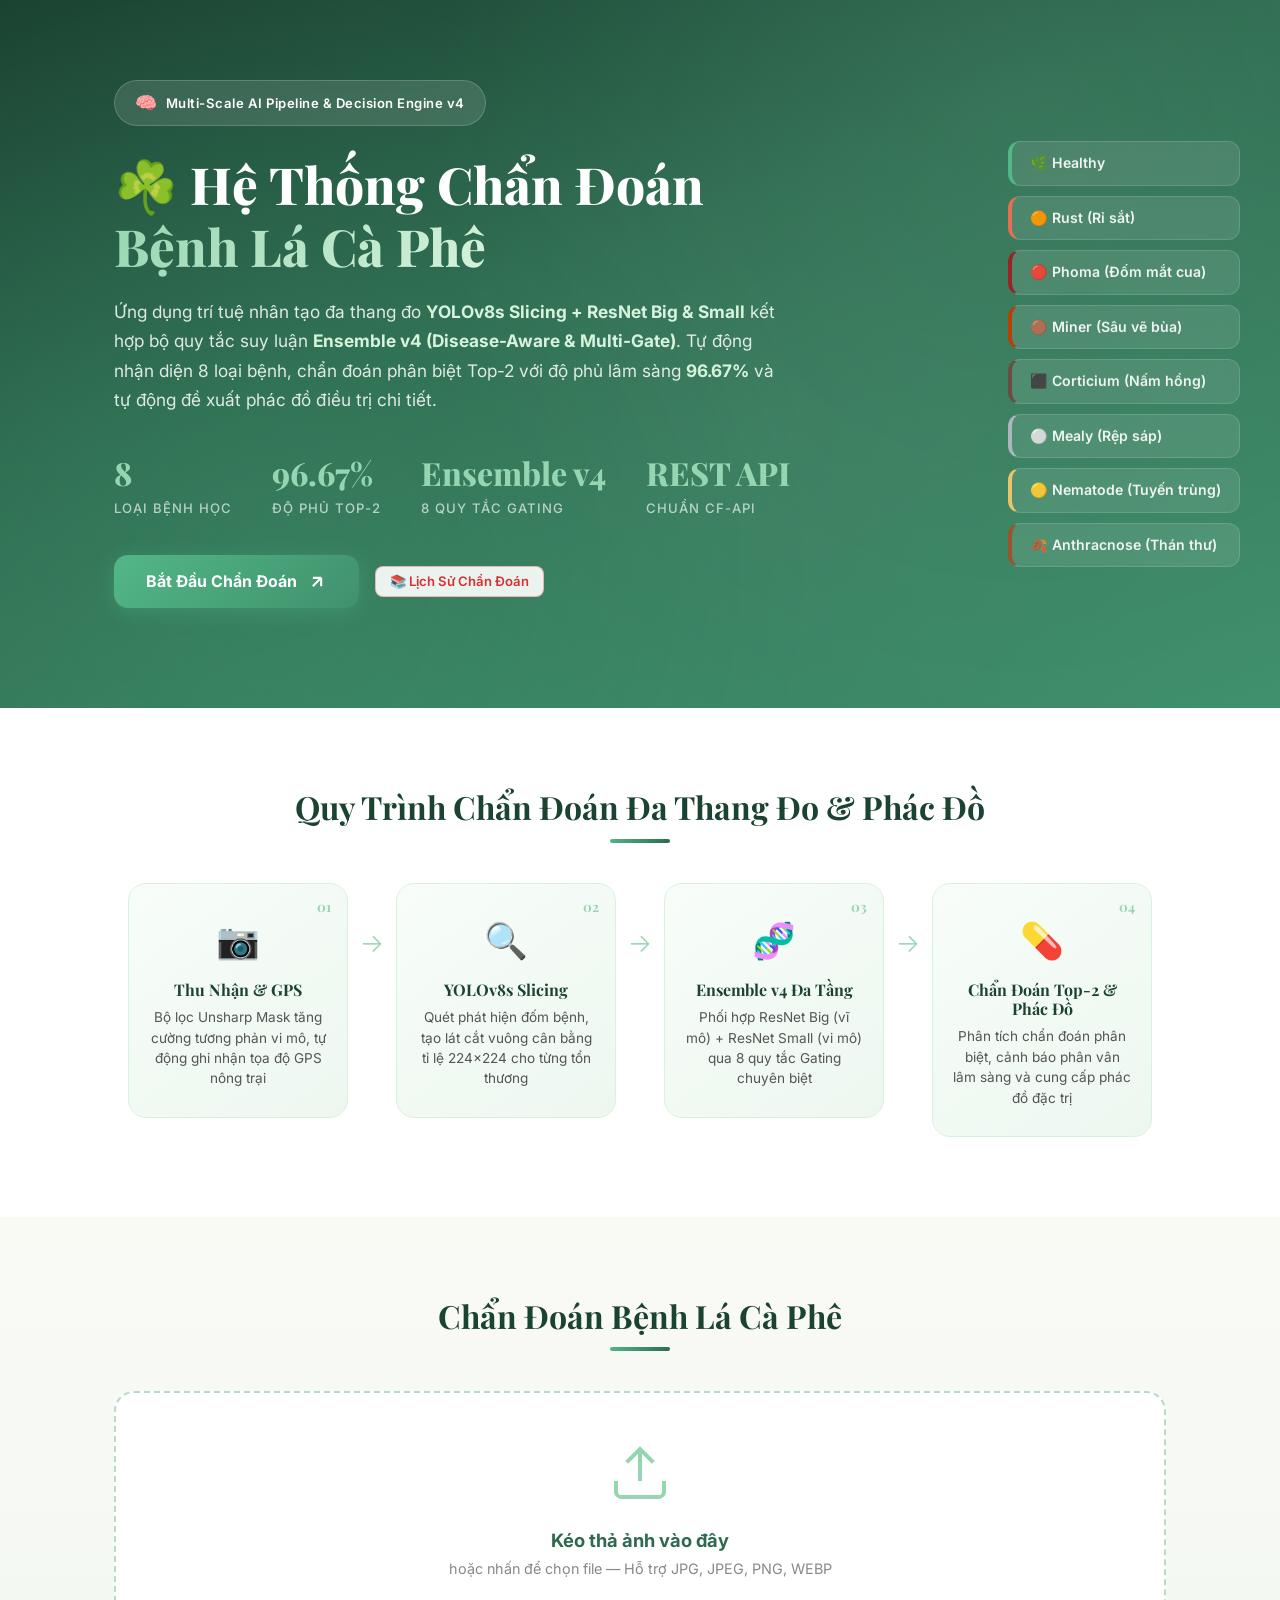
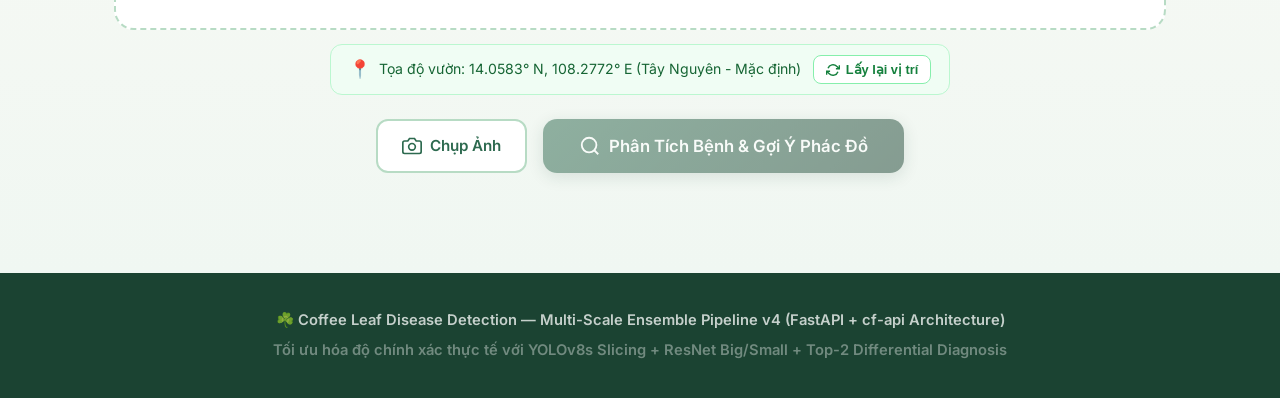
==== commit 2ea60d0e: "enhance ui" ====
--- a/static/index.html
+++ b/static/index.html
@@ -3,20 +3,20 @@
 <head>
     <meta charset="UTF-8">
     <meta name="viewport" content="width=device-width, initial-scale=1.0">
-    <meta name="description" content="Hệ thống nhận diện bệnh lá cà phê sử dụng AI - YOLOv8s + ResNet Ensemble Pipeline. Phát hiện và phân loại 7 loại bệnh/trạng thái trên lá cà phê chuẩn cf-api.">
-    <title>☘️ Chẩn Đoán Bệnh Lá Cà Phê | AI Pipeline & API</title>
+    <meta name="description" content="Hệ thống nhận diện bệnh lá cà phê đa thang đo AI - YOLOv8s Slicing + ResNet Big & Small + Ensemble v4. Nhận diện 8 loại bệnh, chẩn đoán phân biệt Top-2 và gợi ý phác đồ điều trị chuẩn cf-api.">
+    <title>☘️ Chẩn Đoán Bệnh Lá Cà Phê | AI Multi-Scale Pipeline v4</title>
 
     <!-- Google Fonts -->
     <link rel="preconnect" href="https://fonts.googleapis.com">
     <link rel="preconnect" href="https://fonts.gstatic.com" crossorigin>
     <link href="https://fonts.googleapis.com/css2?family=Inter:wght@300;400;500;600;700;800&family=Playfair+Display:wght@600;700;800&display=swap" rel="stylesheet">
 
-    <link rel="stylesheet" href="/static/style.css">
+    <link rel="stylesheet" href="/static/style.css?v=20260929_1505">
 </head>
 <body>
 
     <!-- ============================================================ -->
-    <!-- HERO SECTION -->
+    <!-- HERO SECTION                                                 -->
     <!-- ============================================================ -->
     <header class="hero" id="hero">
         <div class="hero__bg-pattern"></div>
@@ -24,7 +24,7 @@
             <div class="hero__content">
                 <div class="hero__badge">
                     <span class="hero__badge-icon">🧠</span>
-                    <span>AI-Powered Disease Detection & Treatment API</span>
+                    <span>Multi-Scale AI Pipeline & Decision Engine v4</span>
                 </div>
                 <h1 class="hero__title">
                     <span class="hero__title-icon">☘️</span>
@@ -32,20 +32,26 @@
                     <span class="hero__title-accent">Bệnh Lá Cà Phê</span>
                 </h1>
                 <p class="hero__desc">
-                    Sử dụng trí tuệ nhân tạo với pipeline <strong>YOLOv8s + ResNet50 Scale-Aware Ensemble</strong> 
-                    kết hợp cơ chế <strong>Nematode Guard</strong> giúp chẩn đoán chính xác 99.64% và tự động gợi ý phác đồ điều trị.
+                    Ứng dụng trí tuệ nhân tạo đa thang đo <strong>YOLOv8s Slicing + ResNet Big & Small</strong> 
+                    kết hợp bộ quy tắc suy luận <strong>Ensemble v4 (Disease-Aware & Multi-Gate)</strong>. 
+                    Tự động nhận diện 8 loại bệnh, chẩn đoán phân biệt Top-2 với độ phủ lâm sàng <strong>96.67%</strong> 
+                    và tự động đề xuất phác đồ điều trị chi tiết.
                 </p>
                 <div class="hero__stats">
                     <div class="hero__stat">
-                        <span class="hero__stat-value">7</span>
-                        <span class="hero__stat-label">Loại phân loại</span>
+                        <span class="hero__stat-value">8</span>
+                        <span class="hero__stat-label">Loại bệnh học</span>
                     </div>
                     <div class="hero__stat">
-                        <span class="hero__stat-value">99.6%</span>
-                        <span class="hero__stat-label">Độ chính xác</span>
+                        <span class="hero__stat-value">96.67%</span>
+                        <span class="hero__stat-label">Độ phủ Top-2</span>
                     </div>
                     <div class="hero__stat">
-                        <span class="hero__stat-value">REST</span>
+                        <span class="hero__stat-value">Ensemble v4</span>
+                        <span class="hero__stat-label">8 Quy tắc Gating</span>
+                    </div>
+                    <div class="hero__stat">
+                        <span class="hero__stat-value">REST API</span>
                         <span class="hero__stat-label">Chuẩn cf-api</span>
                     </div>
                 </div>
@@ -63,62 +69,63 @@
             </div>
         </div>
 
-        <!-- Disease cards floating -->
+        <!-- 8 Disease Chips Floating -->
         <div class="hero__disease-cards">
             <div class="disease-chip" style="--chip-color: #52b788">🌿 Healthy</div>
-            <div class="disease-chip" style="--chip-color: #e76f51">🟠 Rust</div>
-            <div class="disease-chip" style="--chip-color: #9b2226">🔴 Phoma</div>
-            <div class="disease-chip" style="--chip-color: #bb3e03">🟤 Miner</div>
-            <div class="disease-chip" style="--chip-color: #6d4c41">⬛ Corticium</div>
-            <div class="disease-chip" style="--chip-color: #adb5bd">⚪ Mealy</div>
-            <div class="disease-chip" style="--chip-color: #e9c46a">🟡 Nematode</div>
+            <div class="disease-chip" style="--chip-color: #e76f51">🟠 Rust (Rỉ sắt)</div>
+            <div class="disease-chip" style="--chip-color: #9b2226">🔴 Phoma (Đốm mắt cua)</div>
+            <div class="disease-chip" style="--chip-color: #bb3e03">🟤 Miner (Sâu vẽ bùa)</div>
+            <div class="disease-chip" style="--chip-color: #6d4c41">⬛ Corticium (Nấm hồng)</div>
+            <div class="disease-chip" style="--chip-color: #adb5bd">⚪ Mealy (Rệp sáp)</div>
+            <div class="disease-chip" style="--chip-color: #e9c46a">🟡 Nematode (Tuyến trùng)</div>
+            <div class="disease-chip" style="--chip-color: #a0522d">🍂 Anthracnose (Thán thư)</div>
         </div>
     </header>
 
     <!-- ============================================================ -->
-    <!-- PIPELINE INFO SECTION -->
+    <!-- PIPELINE INFO SECTION                                        -->
     <!-- ============================================================ -->
     <section class="pipeline-info" id="pipeline-info">
         <div class="container">
-            <h2 class="section-title">Quy Trình Phân Tích & Phác Đồ Điều Trị</h2>
+            <h2 class="section-title">Quy Trình Chẩn Đoán Đa Thang Đo & Phác Đồ</h2>
             <div class="pipeline-steps">
                 <div class="pipeline-step">
                     <div class="pipeline-step__icon">📷</div>
                     <div class="pipeline-step__num">01</div>
-                    <h3>Upload / Chụp Ảnh</h3>
-                    <p>Tải ảnh hoặc chụp trực tiếp, hệ thống tự động ghi nhận tọa độ vườn</p>
+                    <h3>Thu Nhận & GPS</h3>
+                    <p>Bộ lọc Unsharp Mask tăng cường tương phản vi mô, tự động ghi nhận tọa độ GPS nông trại</p>
                 </div>
                 <div class="pipeline-step__arrow">→</div>
                 <div class="pipeline-step">
                     <div class="pipeline-step__icon">🔍</div>
                     <div class="pipeline-step__num">02</div>
-                    <h3>YOLOv8s Detection</h3>
-                    <p>Phát hiện và định vị chính xác vị trí tổn thương vi mô trên phiến lá</p>
+                    <h3>YOLOv8s Slicing</h3>
+                    <p>Quét phát hiện đốm bệnh, tạo lát cắt vuông cân bằng tỉ lệ 224×224 cho từng tổn thương</p>
                 </div>
                 <div class="pipeline-step__arrow">→</div>
                 <div class="pipeline-step">
                     <div class="pipeline-step__icon">🧬</div>
                     <div class="pipeline-step__num">03</div>
-                    <h3>Scale-Aware Ensemble</h3>
-                    <p>Quy trình 5 bước kết hợp ResNet Big + Small kèm cơ chế Nematode Guard</p>
+                    <h3>Ensemble v4 Đa Tầng</h3>
+                    <p>Phối hợp ResNet Big (vĩ mô) + ResNet Small (vi mô) qua 8 quy tắc Gating chuyên biệt</p>
                 </div>
                 <div class="pipeline-step__arrow">→</div>
                 <div class="pipeline-step">
                     <div class="pipeline-step__icon">💊</div>
                     <div class="pipeline-step__num">04</div>
-                    <h3>Phác Đồ & Lưu Lịch Sử</h3>
-                    <p>Gợi ý danh mục thuốc đặc trị, liều lượng phun và lưu lịch sử dịch tễ</p>
+                    <h3>Chẩn Đoán Top-2 & Phác Đồ</h3>
+                    <p>Phân tích chẩn đoán phân biệt, cảnh báo phân vân lâm sàng và cung cấp phác đồ đặc trị</p>
                 </div>
             </div>
         </div>
     </section>
 
     <!-- ============================================================ -->
-    <!-- DIAGNOSE SECTION -->
+    <!-- DIAGNOSE SECTION                                             -->
     <!-- ============================================================ -->
     <section class="diagnose" id="diagnose">
         <div class="container">
-            <h2 class="section-title">Chẩn Đoán Bệnh</h2>
+            <h2 class="section-title">Chẩn Đoán Bệnh Lá Cà Phê</h2>
 
             <!-- Upload Area -->
             <div class="upload-area" id="upload-area">
@@ -144,7 +151,7 @@
                 </div>
             </div>
 
-            <!-- Optional GPS coordinates indicator -->
+            <!-- GPS coordinates indicator -->
             <div class="gps-indicator" id="gps-indicator">
                 <div class="gps-indicator__info">
                     <span class="gps-icon">📍</span>
@@ -216,8 +223,8 @@
                 <div class="loading__spinner">
                     <div class="loading__leaf">🍃</div>
                 </div>
-                <p class="loading__text">Đang phân tích ảnh qua AI Pipeline...</p>
-                <p class="loading__sub">YOLOv8s đang quét vết bệnh → ResNet Big & Small → Scale-Aware Ensemble v2</p>
+                <p class="loading__text">Đang phân tích ảnh qua AI Pipeline v4...</p>
+                <p class="loading__sub">YOLOv8s quét lát cắt vi mô → ResNet Big (224×224) & Small (224×224) → Ensemble v4 (Top-2 & Gating Engine)</p>
             </div>
 
             <!-- Results -->
@@ -225,14 +232,19 @@
                 <!-- Main Result Card -->
                 <div class="result-card" id="result-card">
                     <div class="result-card__header">
-                        <span class="result-card__label">Kết Quả Chẩn Đoán AI</span>
-                        <span class="result-card__badge" id="result-method">Scale-Aware Ensemble</span>
+                        <div class="result-card__header-left">
+                            <span class="result-card__label">KẾT QUẢ CHẨN ĐOÁN AI (TOP 1)</span>
+                        </div>
+                        <div class="result-card__meta">
+                            <span class="result-card__badge" id="result-method">Ensemble v4</span>
+                            <span class="result-card__time-badge" id="result-elapsed">⚡ 0.18s</span>
+                        </div>
                     </div>
                     <div class="result-card__body">
                         <div class="result-card__disease" id="result-disease">
                             <span class="result-card__disease-icon" id="result-icon">🌿</span>
                             <div>
-                                <div class="result-card__disease-name" id="result-class">Healthy</div>
+                                <div class="result-card__disease-name" id="result-class">HEALTHY</div>
                                 <div class="result-card__disease-vi" id="result-class-vi">Khỏe mạnh</div>
                             </div>
                         </div>
@@ -246,25 +258,81 @@
                     </div>
                 </div>
 
-                <!-- Treatment & Cause Section (New according to cf-api data.json) -->
-                <div class="treatment-section" id="treatment-section">
-                    <div class="treatment-card">
-                        <div class="treatment-card__header">
-                            <span class="treatment-icon">🔬</span>
-                            <h3>Nguyên Nhân & Cơ Chế Bệnh Học</h3>
-                        </div>
-                        <div class="treatment-card__body">
-                            <p id="result-cause" class="treatment-cause-text"></p>
-                        </div>
-                    </div>
-
-                    <div class="treatment-card">
-                        <div class="treatment-card__header">
-                            <span class="treatment-icon">💊</span>
-                            <h3>Phác Đồ & Thuốc Điều Trị Khuyến Nghị</h3>
-                        </div>
-                        <div class="treatment-card__body">
-                            <ul id="solutions-list" class="solutions-list"></ul>
+                <!-- Differential Diagnosis Banner (Top-2 & Uncertainty) -->
+                <div class="differential-banner" id="differential-banner" style="display: none; background: #fffdf5; border: 1.5px solid #fde68a; border-left: 6px solid #d97706; border-radius: 18px; padding: 22px 26px; margin-bottom: 32px; box-shadow: 0 4px 20px rgba(217, 119, 6, 0.09);">
+                    <div class="differential-banner__header" style="display: flex; justify-content: space-between; align-items: center; margin-bottom: 16px; flex-wrap: wrap; gap: 12px;">
+                        <div class="differential-banner__header-left" style="display: flex; align-items: center; gap: 10px;">
+                            <span class="diff-icon" id="diff-icon" style="font-size: 1.4rem;">💡</span>
+                            <span class="diff-title" id="diff-title" style="font-size: 1.08rem; font-weight: 800; color: #92400e;">Chẩn Đoán Phân Biệt Lâm Sàng (Differential Diagnosis)</span>
+                        </div>
+                        <span class="diff-badge" id="diff-uncertainty-badge" style="background: #dcfce7; color: #15803d; border: 1px solid #86efac; font-size: 0.75rem; font-weight: 800; padding: 4px 12px; border-radius: 20px; letter-spacing: 0.5px; text-transform: uppercase;">XÁC ĐỊNH CAO</span>
+                    </div>
+                    <div class="differential-banner__body" id="diff-body">
+                        <!-- Comparative Grid -->
+                        <div class="diff-grid" style="display: flex; align-items: center; gap: 14px; margin-bottom: 16px; flex-wrap: wrap;">
+                            <div class="diff-grid__item is-top1" style="flex: 1; min-width: 220px; padding: 14px 18px; border-radius: 14px; background: #f0fdf4; border: 1.5px solid #86efac;">
+                                <span class="diff-grid__tag" style="font-size: 0.72rem; font-weight: 700; text-transform: uppercase; color: #64748b; display: block; margin-bottom: 4px;">Top 1 (Khả năng cao nhất)</span>
+                                <div class="diff-grid__name" id="diff-grid-top1-name" style="font-size: 1.15rem; font-weight: 800; color: #1e293b; margin-bottom: 2px;">--</div>
+                                <div class="diff-grid__conf" id="diff-grid-top1-conf" style="font-size: 0.95rem; font-weight: 700; color: #15803d;">--</div>
+                            </div>
+                            <div class="diff-grid__vs" style="font-weight: 800; font-size: 0.78rem; color: #64748b; background: #f1f5f9; padding: 6px 10px; border-radius: 50px; border: 1px solid #cbd5e1;">VS</div>
+                            <div class="diff-grid__item is-top2" style="flex: 1; min-width: 220px; padding: 14px 18px; border-radius: 14px; background: #fefce8; border: 1.5px solid #fde047;">
+                                <span class="diff-grid__tag" style="font-size: 0.72rem; font-weight: 700; text-transform: uppercase; color: #64748b; display: block; margin-bottom: 4px;">Top 2 (Bệnh nghi ngờ số 2)</span>
+                                <div class="diff-grid__name" id="diff-grid-top2-name" data-fallback="diff-top2-name" style="font-size: 1.15rem; font-weight: 800; color: #1e293b; margin-bottom: 2px;">--</div>
+                                <div class="diff-grid__conf" id="diff-grid-top2-conf" data-fallback="diff-top2-conf" style="font-size: 0.95rem; font-weight: 700; color: #b45309;">--</div>
+                            </div>
+                        </div>
+
+                        <!-- Differential Clinical Note -->
+                        <div class="diff-note-box" style="display: flex; align-items: flex-start; gap: 10px; background: rgba(255, 255, 255, 0.85); border: 1px solid rgba(0, 0, 0, 0.08); border-radius: 12px; padding: 12px 16px; margin-bottom: 14px;">
+                            <span class="diff-note-icon" style="font-size: 1.2rem; line-height: 1.3;">📋</span>
+                            <p class="diff-note" id="diff-note-text" style="font-size: 0.92rem; color: #334155; line-height: 1.5; margin: 0;"></p>
+                        </div>
+
+                        <!-- Quick action to switch treatment tab to top2 -->
+                        <div class="diff-actions" id="diff-actions" style="display: flex; justify-content: flex-end;">
+                            <button type="button" class="btn-diff-switch" id="btn-view-top2-solution" style="display: inline-flex; align-items: center; gap: 6px; padding: 8px 18px; background: #ffffff; border: 1.5px solid #d97706; color: #b45309; border-radius: 10px; font-size: 0.86rem; font-weight: 700; cursor: pointer;">
+                                🔍 Xem Phác Đồ Khuyến Nghị Của Bệnh Top 2
+                            </button>
+                        </div>
+                    </div>
+                </div>
+
+                <!-- Interactive Treatment Section with Tabs -->
+                <div class="treatment-container" id="treatment-container">
+                    <div class="treatment-tabs-nav" id="treatment-tabs-nav">
+                        <button type="button" class="treatment-tab is-active" id="tab-btn-top1">
+                            🌿 Phác Đồ Bệnh Chính: <strong id="tab-top1-name">--</strong>
+                        </button>
+                        <button type="button" class="treatment-tab" id="tab-btn-top2" style="display: none;">
+                            🔍 Phác Đồ Dự Phòng (Top 2): <strong id="tab-top2-name">--</strong>
+                        </button>
+                    </div>
+
+                    <!-- Alternate Top 2 Alert Notice -->
+                    <div class="treatment-top2-alert" id="treatment-top2-alert" style="display: none;">
+                        <span>⚠️ <strong>Phác đồ dự phòng:</strong> Đang hiển thị hướng xử lý cho bệnh nghi ngờ số 2. Nông dân hãy đối chiếu thêm với triệu chứng diễn tiến thực tế trên cây cà phê trước khi phun thuốc.</span>
+                    </div>
+
+                    <div class="treatment-section" id="treatment-section">
+                        <div class="treatment-card">
+                            <div class="treatment-card__header">
+                                <span class="treatment-icon">🔬</span>
+                                <h3>Nguyên Nhân & Cơ Chế Bệnh Học</h3>
+                            </div>
+                            <div class="treatment-card__body">
+                                <p id="result-cause" class="treatment-cause-text"></p>
+                            </div>
+                        </div>
+
+                        <div class="treatment-card">
+                            <div class="treatment-card__header">
+                                <span class="treatment-icon">💊</span>
+                                <h3>Phác Đồ & Thuốc Điều Trị Khuyến Nghị</h3>
+                            </div>
+                            <div class="treatment-card__body">
+                                <ul id="solutions-list" class="solutions-list"></ul>
+                            </div>
                         </div>
                     </div>
                 </div>
@@ -272,45 +340,69 @@
                 <!-- Images Comparison -->
                 <div class="result-images" id="result-images">
                     <div class="result-images__item">
-                        <h4>📷 Ảnh Gốc Tải Lên</h4>
+                        <div class="result-images__header">
+                            <h4>📷 Ảnh Gốc Tải Lên</h4>
+                        </div>
                         <img id="result-original" alt="Ảnh gốc">
                     </div>
                     <div class="result-images__item">
-                        <h4>🔬 Định Vị Bệnh (YOLO & Lát Cắt)</h4>
+                        <div class="result-images__header">
+                            <h4>🔬 Định Vị Bệnh (YOLOv8s Slicing)</h4>
+                            <span class="detection-badge" id="detection-count">0 vùng tổn thương</span>
+                        </div>
                         <img id="result-annotated" alt="Ảnh đã phân tích với bounding boxes">
                     </div>
                 </div>
 
-                <!-- Detection Details -->
+                <!-- Detailed Branch Inference Trace -->
                 <div class="detection-details" id="detection-details">
                     <h3 class="detection-details__title">
-                        <span>📋 Chi Tiết Suy Luận Các Nhánh</span>
-                        <span class="detection-details__count" id="detection-count"></span>
+                        <span>📋 Chi Tiết Suy Luận Đa Thang Đo (Diagnostic Trace)</span>
                     </h3>
 
-                    <!-- Branches -->
+                    <!-- Active Decision Rule Banner -->
+                    <div class="active-rule-card" id="active-rule-card">
+                        <div class="active-rule-icon">⚙️</div>
+                        <div class="active-rule-content">
+                            <div class="active-rule-title">Quy Tắc Quyết Định Ensemble v4</div>
+                            <div class="active-rule-desc" id="active-rule-desc">Đang tải quy tắc suy luận...</div>
+                        </div>
+                    </div>
+
+                    <!-- Ensemble Combined Probabilities Chart -->
+                    <div class="branch branch--ensemble" id="branch-ensemble">
+                        <div class="branch__header is-static">
+                            <span class="branch__icon">📊</span>
+                            <span class="branch__name">Phân Bổ Xác Suất Tổng Hợp (Ensemble Probabilities - 8 Lớp)</span>
+                        </div>
+                        <div class="branch__body open" id="branch-ensemble-body">
+                            <div class="branch__probs" id="ensemble-probs"></div>
+                        </div>
+                    </div>
+
+                    <!-- Branches Accordion -->
                     <div class="branches">
                         <div class="branch" id="branch-big">
                             <div class="branch__header" data-toggle="branch-big-body">
                                 <span class="branch__icon">🔵</span>
-                                <span class="branch__name">Nhánh ResNet Big (448×448 Toàn Cảnh)</span>
+                                <span class="branch__name">Nhánh ResNet Big (224×224 Toàn Cảnh Vĩ Mô)</span>
                                 <span class="branch__result" id="big-result"></span>
                                 <span class="branch__toggle">▼</span>
                             </div>
                             <div class="branch__body" id="branch-big-body">
-                                <p class="branch__desc">Khung vuông góc nhìn vĩ mô toàn cảnh lá → Phân loại chính xác bệnh diện rộng</p>
+                                <p class="branch__desc">Khung vuông góc nhìn vĩ mô toàn cảnh lá → Phân loại chính xác bệnh diện rộng & khỏe mạnh</p>
                                 <div class="branch__probs" id="big-probs"></div>
                             </div>
                         </div>
                         <div class="branch" id="branch-small">
                             <div class="branch__header" data-toggle="branch-small-body">
                                 <span class="branch__icon">🟡</span>
-                                <span class="branch__name">Nhánh ResNet Small (224×224 Từng Vết Bệnh)</span>
+                                <span class="branch__name">Nhánh ResNet Small (224×224 Từng Vết Bệnh Vi Mô)</span>
                                 <span class="branch__result" id="small-result"></span>
                                 <span class="branch__toggle">▼</span>
                             </div>
                             <div class="branch__body" id="branch-small-body">
-                                <p class="branch__desc">Soi từng đốm bệnh vi mô cục bộ bảo toàn tâm → Khử nhiễu nền</p>
+                                <p class="branch__desc">Soi từng đốm bệnh vi mô cục bộ bảo toàn tâm → Khử nhiễu nền & tối ưu Sâu vẽ bùa/Phoma</p>
                                 <div class="branch__probs" id="small-probs"></div>
                                 <div class="branch__boxes" id="small-boxes"></div>
                             </div>
@@ -332,9 +424,26 @@
             <!-- History Section -->
             <div class="history-section" id="history-section" style="display: none;">
                 <div class="history-header">
-                    <h3 class="history-title">📚 Lịch Sử Chẩn Đoán Vườn Cà Phê</h3>
+                    <div class="history-header__left">
+                        <h3 class="history-title">📚 Lịch Sử Chẩn Đoán Vườn Cà Phê</h3>
+                        <p class="history-subtitle">Theo dõi diễn tiến dịch tễ và các lần kiểm tra vườn thực địa</p>
+                    </div>
                     <button class="btn btn--outline btn--sm" id="btn-close-history">✕ Đóng</button>
                 </div>
+
+                <!-- History Filter Chips -->
+                <div class="history-filters" id="history-filters">
+                    <button class="filter-chip is-active" data-filter="all">Tất Cả</button>
+                    <button class="filter-chip" data-filter="rust">Rỉ sắt</button>
+                    <button class="filter-chip" data-filter="phoma">Phoma</button>
+                    <button class="filter-chip" data-filter="miner">Sâu vẽ bùa</button>
+                    <button class="filter-chip" data-filter="corticium">Nấm hồng</button>
+                    <button class="filter-chip" data-filter="mealy">Rệp sáp</button>
+                    <button class="filter-chip" data-filter="nematode">Tuyến trùng</button>
+                    <button class="filter-chip" data-filter="anthracnose">Thán thư</button>
+                    <button class="filter-chip" data-filter="healthy">Khỏe mạnh</button>
+                </div>
+
                 <div class="history-grid" id="history-grid">
                     <p class="history-empty">Chưa có lịch sử chẩn đoán nào.</p>
                 </div>
@@ -344,15 +453,15 @@
     </section>
 
     <!-- ============================================================ -->
-    <!-- FOOTER -->
+    <!-- FOOTER                                                       -->
     <!-- ============================================================ -->
     <footer class="footer">
         <div class="container">
-            <p>☘️ Coffee Leaf Disease Detection — Scale-Aware Ensemble Architecture (API v2.0)</p>
-            <p class="footer__sub">Hệ thống chẩn đoán bệnh lá cà phê tương thích chuẩn RESTful cf-api</p>
+            <p>☘️ Coffee Leaf Disease Detection — Multi-Scale Ensemble Pipeline v4 (FastAPI + cf-api Architecture)</p>
+            <p class="footer__sub">Tối ưu hóa độ chính xác thực tế với YOLOv8s Slicing + ResNet Big/Small + Top-2 Differential Diagnosis</p>
         </div>
     </footer>
 
-    <script src="/static/app.js"></script>
+    <script src="/static/app.js?v=20260929_1505"></script>
 </body>
 </html>
--- a/static/style.css
+++ b/static/style.css
@@ -695,7 +695,371 @@
     border-top: 1px solid #eee;
 }
 
-/* Images */
+/* Result Card Header Meta */
+.result-card__meta {
+    display: flex;
+    align-items: center;
+    gap: 8px;
+}
+
+.result-card__time-badge {
+    background: rgba(255, 255, 255, 0.2);
+    border: 1px solid rgba(255, 255, 255, 0.3);
+    border-radius: 20px;
+    padding: 4px 10px;
+    font-size: 0.75rem;
+    font-weight: 600;
+}
+
+/* ========================================================================== */
+/* DIFFERENTIAL DIAGNOSIS BANNER (TOP 2 & UNCERTAINTY GATE)                   */
+/* ========================================================================== */
+.differential-banner {
+    background: #fffdf5;
+    border: 1.5px solid #fde68a;
+    border-left: 6px solid #d97706;
+    border-radius: 18px;
+    padding: 22px 26px;
+    margin-bottom: 32px;
+    box-shadow: 0 4px 20px rgba(217, 119, 6, 0.09);
+    transition: all 0.3s ease;
+}
+
+.differential-banner.is-uncertain {
+    background: #fff8f6;
+    border-color: #fecaca;
+    border-left-color: #dc2626;
+    box-shadow: 0 6px 24px rgba(220, 38, 38, 0.12);
+}
+
+.differential-banner__header {
+    display: flex;
+    justify-content: space-between;
+    align-items: center;
+    gap: 12px;
+    margin-bottom: 16px;
+    flex-wrap: wrap;
+}
+
+.differential-banner__header-left {
+    display: flex;
+    align-items: center;
+    gap: 10px;
+}
+
+.diff-icon {
+    font-size: 1.4rem;
+}
+
+.diff-title {
+    font-size: 1.08rem;
+    font-weight: 800;
+    color: #92400e;
+}
+
+.differential-banner.is-uncertain .diff-title {
+    color: #991b1b;
+}
+
+.diff-badge {
+    background: #dcfce7;
+    color: #15803d;
+    border: 1px solid #86efac;
+    font-size: 0.75rem;
+    font-weight: 800;
+    padding: 4px 12px;
+    border-radius: 20px;
+    letter-spacing: 0.5px;
+    text-transform: uppercase;
+}
+
+.differential-banner.is-uncertain .diff-badge {
+    background: #fee2e2;
+    color: #b91c1c;
+    border-color: #fca5a5;
+    animation: pulseBadge 2s infinite ease-in-out;
+}
+
+@keyframes pulseBadge {
+    0%, 100% { transform: scale(1); }
+    50% { transform: scale(1.04); }
+}
+
+/* Comparative Differential Grid */
+.diff-grid {
+    display: flex;
+    align-items: center;
+    gap: 14px;
+    margin-bottom: 16px;
+    flex-wrap: wrap;
+}
+
+.diff-grid__item {
+    flex: 1;
+    min-width: 220px;
+    padding: 14px 18px;
+    border-radius: 14px;
+    background: #ffffff;
+    border: 1.5px solid #e2e8f0;
+    transition: all 0.2s ease;
+}
+
+.diff-grid__item.is-top1 {
+    background: #f0fdf4;
+    border-color: #86efac;
+}
+
+.diff-grid__item.is-top2 {
+    background: #fefce8;
+    border-color: #fde047;
+}
+
+.differential-banner.is-uncertain .diff-grid__item.is-top2 {
+    background: #fff1f2;
+    border-color: #fca5a5;
+}
+
+.diff-grid__tag {
+    font-size: 0.72rem;
+    font-weight: 700;
+    text-transform: uppercase;
+    letter-spacing: 0.5px;
+    color: #64748b;
+    display: block;
+    margin-bottom: 4px;
+}
+
+.diff-grid__name {
+    font-size: 1.15rem;
+    font-weight: 800;
+    color: #1e293b;
+    margin-bottom: 2px;
+}
+
+.diff-grid__conf {
+    font-size: 0.95rem;
+    font-weight: 700;
+    color: #15803d;
+}
+
+.diff-grid__item.is-top2 .diff-grid__conf {
+    color: #b45309;
+}
+
+.differential-banner.is-uncertain .diff-grid__item.is-top2 .diff-grid__conf {
+    color: #b91c1c;
+}
+
+.diff-grid__vs {
+    font-weight: 800;
+    font-size: 0.78rem;
+    color: #64748b;
+    background: #f1f5f9;
+    padding: 6px 10px;
+    border-radius: 50px;
+    border: 1px solid #cbd5e1;
+}
+
+/* Differential Note Box */
+.diff-note-box {
+    display: flex;
+    align-items: flex-start;
+    gap: 10px;
+    background: rgba(255, 255, 255, 0.85);
+    border: 1px solid rgba(0, 0, 0, 0.08);
+    border-radius: 12px;
+    padding: 12px 16px;
+    margin-bottom: 14px;
+}
+
+.diff-note-icon {
+    font-size: 1.2rem;
+    line-height: 1.3;
+}
+
+.diff-note {
+    font-size: 0.92rem;
+    color: #334155;
+    line-height: 1.5;
+    margin: 0;
+}
+
+.differential-banner.is-uncertain .diff-note {
+    color: #881337;
+    font-weight: 500;
+}
+
+.diff-actions {
+    display: flex;
+    justify-content: flex-end;
+}
+
+.btn-diff-switch {
+    display: inline-flex;
+    align-items: center;
+    gap: 6px;
+    padding: 8px 18px;
+    background: #ffffff;
+    border: 1.5px solid #d97706;
+    color: #b45309;
+    border-radius: 10px;
+    font-size: 0.86rem;
+    font-weight: 700;
+    cursor: pointer;
+    transition: all 0.2s ease;
+}
+
+.btn-diff-switch:hover {
+    background: #fef3c7;
+    border-color: #b45309;
+    transform: translateY(-1px);
+}
+
+/* ========================================================================== */
+/* TREATMENT SECTION WITH TABS                                                */
+/* ========================================================================== */
+.treatment-container {
+    margin-bottom: 32px;
+}
+
+.treatment-tabs-nav {
+    display: flex;
+    gap: 12px;
+    margin-bottom: 16px;
+    border-bottom: 2px solid #e2e8f0;
+    padding-bottom: 10px;
+    overflow-x: auto;
+}
+
+.treatment-tab {
+    padding: 10px 20px;
+    border-radius: 12px;
+    border: 1.5px solid #cbd5e1;
+    background: #f8fafc;
+    color: #475569;
+    font-size: 0.92rem;
+    font-weight: 600;
+    cursor: pointer;
+    transition: all 0.25s cubic-bezier(0.4, 0, 0.2, 1);
+    white-space: nowrap;
+}
+
+.treatment-tab:hover {
+    background: #edf7f0;
+    border-color: #86efac;
+    color: #1b4332;
+}
+
+.treatment-tab.is-active {
+    background: linear-gradient(135deg, #1b4332, #2d6a4f);
+    color: #ffffff;
+    border-color: #1b4332;
+    box-shadow: 0 4px 16px rgba(27, 67, 50, 0.25);
+}
+
+.treatment-top2-alert {
+    padding: 12px 18px;
+    background: #fffbeb;
+    border: 1.5px solid #fde68a;
+    border-left: 5px solid #f59e0b;
+    border-radius: 12px;
+    font-size: 0.9rem;
+    color: #92400e;
+    margin-bottom: 18px;
+    line-height: 1.5;
+}
+
+.treatment-section {
+    display: grid;
+    grid-template-columns: 1fr 1fr;
+    gap: 24px;
+}
+
+.treatment-card {
+    background: #fff;
+    border-radius: 18px;
+    overflow: hidden;
+    box-shadow: 0 4px 24px rgba(27, 67, 50, 0.08);
+    border: 1px solid #d8f3dc;
+    display: flex;
+    flex-direction: column;
+}
+
+.treatment-card__header {
+    display: flex;
+    align-items: center;
+    gap: 10px;
+    padding: 16px 20px;
+    background: linear-gradient(135deg, #f0fdf4, #dcfce7);
+    border-bottom: 1px solid #d8f3dc;
+}
+
+.treatment-icon {
+    font-size: 1.4rem;
+}
+
+.treatment-card__header h3 {
+    font-family: 'Inter', sans-serif;
+    font-size: 0.98rem;
+    font-weight: 700;
+    color: #1b4332;
+    margin: 0;
+}
+
+.treatment-card__body {
+    padding: 20px 22px;
+    flex: 1;
+}
+
+.treatment-cause-text {
+    font-size: 0.93rem;
+    color: #475569;
+    line-height: 1.6;
+}
+
+.solutions-list {
+    list-style: none;
+    display: flex;
+    flex-direction: column;
+    gap: 12px;
+    margin: 0;
+    padding: 0;
+}
+
+.solution-item {
+    display: flex;
+    align-items: flex-start;
+    gap: 12px;
+    background: #f8fafc;
+    padding: 12px 14px;
+    border-radius: 12px;
+    border: 1px solid #e2e8f0;
+}
+
+.solution-num {
+    display: flex;
+    align-items: center;
+    justify-content: center;
+    width: 24px;
+    height: 24px;
+    border-radius: 50%;
+    background: #2d6a4f;
+    color: #fff;
+    font-size: 0.78rem;
+    font-weight: 700;
+    flex-shrink: 0;
+    margin-top: 2px;
+}
+
+.solution-content {
+    font-size: 0.9rem;
+    color: #334155;
+    line-height: 1.5;
+}
+
+/* ========================================================================== */
+/* IMAGES COMPARISON                                                          */
+/* ========================================================================== */
 .result-images {
     display: grid;
     grid-template-columns: 1fr 1fr;
@@ -711,19 +1075,148 @@
     border: 1px solid #e8f5e9;
 }
 
-.result-images__item h4 {
+.result-images__header {
+    display: flex;
+    justify-content: space-between;
+    align-items: center;
+    padding: 12px 18px;
+    background: #f6fdf8;
+    border-bottom: 1px solid #e8f5e9;
+}
+
+.result-images__header h4 {
     font-family: 'Inter', sans-serif;
     font-size: 0.92rem;
     font-weight: 700;
     color: #2d6a4f;
-    padding: 14px 18px;
-    background: #f6fdf8;
-    border-bottom: 1px solid #e8f5e9;
+    margin: 0;
+}
+
+.detection-badge {
+    background: #2d6a4f;
+    color: #fff;
+    border-radius: 20px;
+    padding: 3px 12px;
+    font-size: 0.78rem;
+    font-weight: 700;
 }
 
 .result-images__item img {
     width: 100%;
     display: block;
+}
+
+/* ========================================================================== */
+/* ACTIVE RULE CARD & ENSEMBLE TRACE                                          */
+/* ========================================================================== */
+.active-rule-card {
+    display: flex;
+    align-items: center;
+    gap: 14px;
+    padding: 16px 20px;
+    background: #f0fdf4;
+    border: 1.5px solid #86efac;
+    border-radius: 14px;
+    margin: 18px 24px 20px;
+}
+
+.active-rule-icon {
+    font-size: 1.8rem;
+}
+
+.active-rule-content {
+    flex: 1;
+}
+
+.active-rule-title {
+    font-size: 0.76rem;
+    font-weight: 700;
+    text-transform: uppercase;
+    color: #15803d;
+    letter-spacing: 0.5px;
+}
+
+.active-rule-desc {
+    font-size: 0.94rem;
+    font-weight: 700;
+    color: #14532d;
+    margin-top: 2px;
+}
+
+.branch--ensemble {
+    margin: 0 24px 20px;
+    border-color: #cbd5e1;
+    background: #f8fafc;
+}
+
+.branch__header.is-static {
+    cursor: default;
+    background: #f1f5f9;
+}
+
+.branch__header.is-static:hover {
+    background: #f1f5f9;
+}
+
+/* ========================================================================== */
+/* HISTORY SECTION FILTERS                                                    */
+/* ========================================================================== */
+.history-subtitle {
+    font-size: 0.85rem;
+    color: #64748b;
+    margin-top: 2px;
+}
+
+.history-filters {
+    display: flex;
+    gap: 8px;
+    margin-bottom: 20px;
+    overflow-x: auto;
+    padding-bottom: 6px;
+}
+
+.filter-chip {
+    padding: 6px 16px;
+    border-radius: 20px;
+    border: 1.5px solid #cbd5e1;
+    background: #ffffff;
+    color: #475569;
+    font-size: 0.82rem;
+    font-weight: 600;
+    cursor: pointer;
+    white-space: nowrap;
+    transition: all 0.2s ease;
+}
+
+.filter-chip:hover {
+    background: #f1f5f9;
+    border-color: #94a3b8;
+}
+
+.filter-chip.is-active {
+    background: #2d6a4f;
+    color: #ffffff;
+    border-color: #2d6a4f;
+    box-shadow: 0 2px 8px rgba(45, 106, 79, 0.25);
+}
+
+.history-card__top2 {
+    font-size: 0.8rem;
+    color: #b45309;
+    margin-bottom: 4px;
+    font-weight: 600;
+}
+
+.history-card__tag-uncertain {
+    display: inline-block;
+    background: #fee2e2;
+    color: #b91c1c;
+    font-size: 0.7rem;
+    font-weight: 800;
+    padding: 2px 6px;
+    border-radius: 6px;
+    margin-left: 6px;
+    border: 1px solid #fca5a5;
 }
 
 /* Detection Details */
